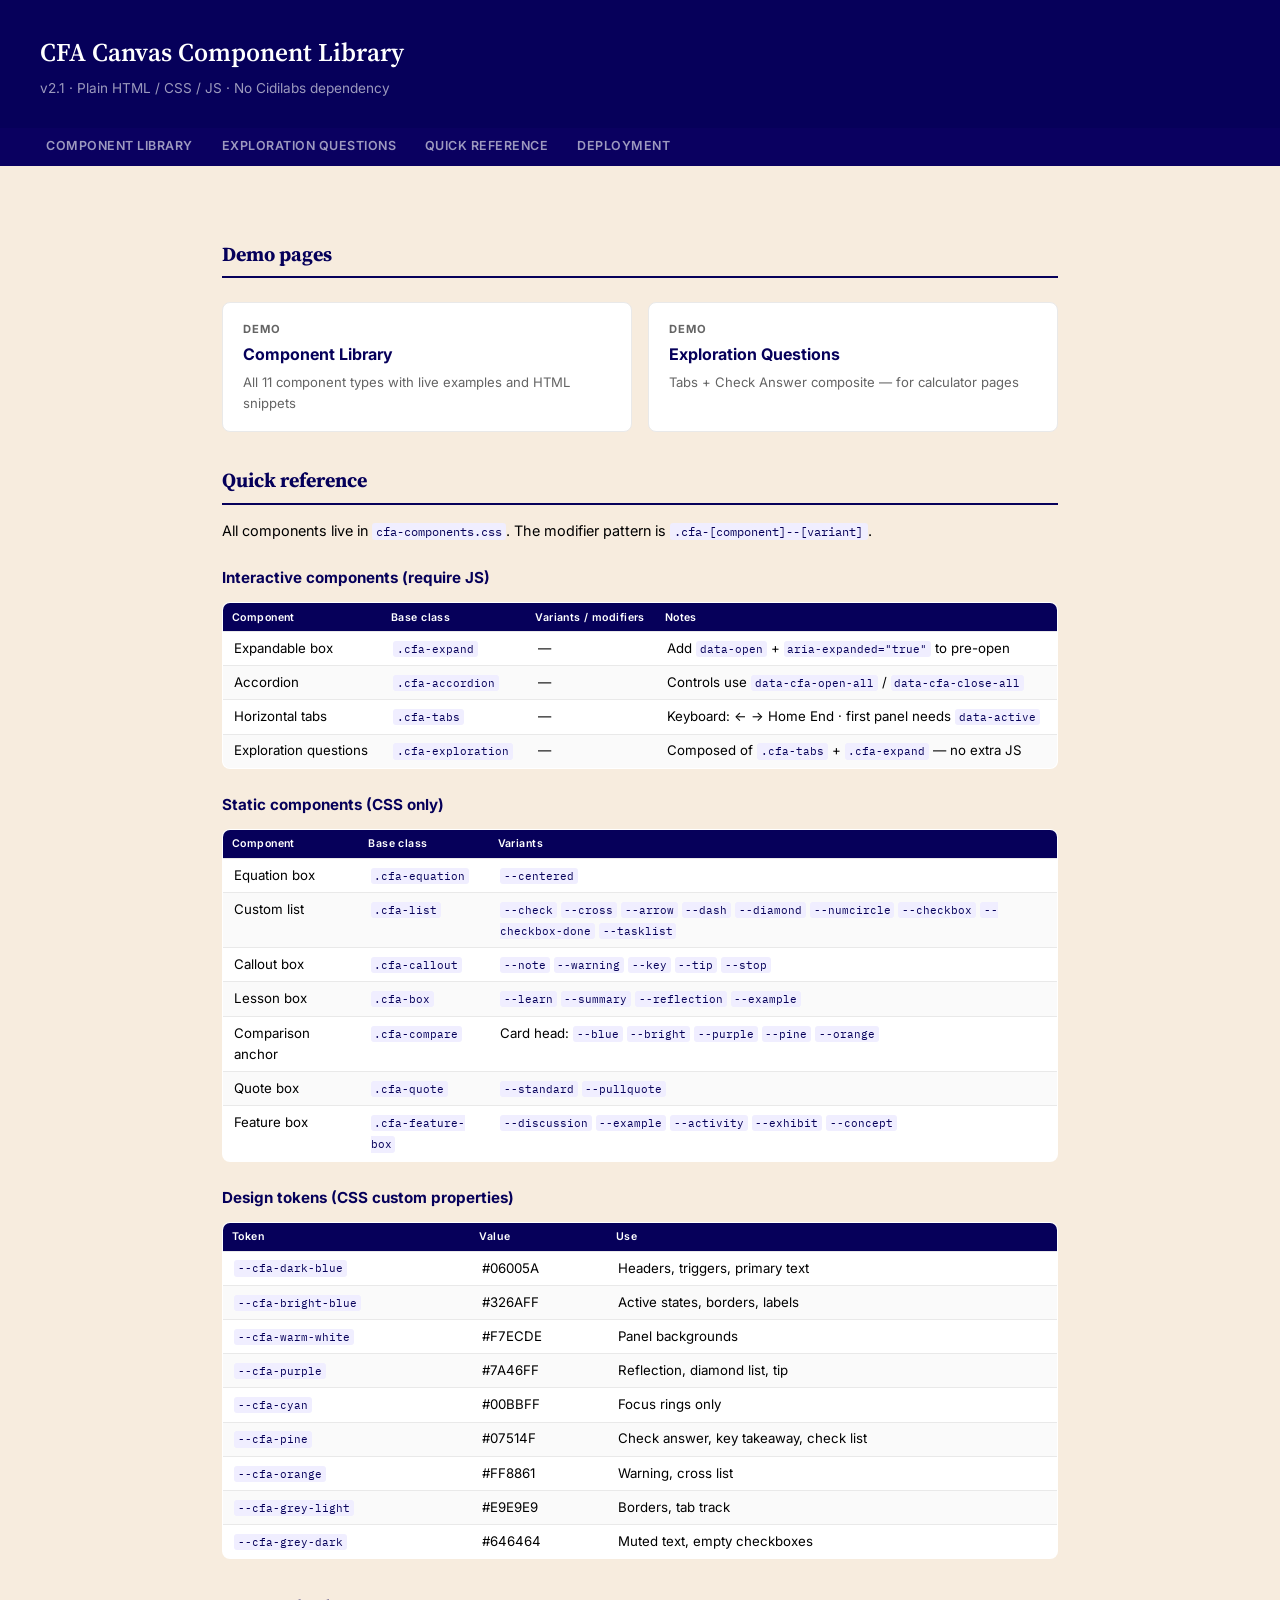
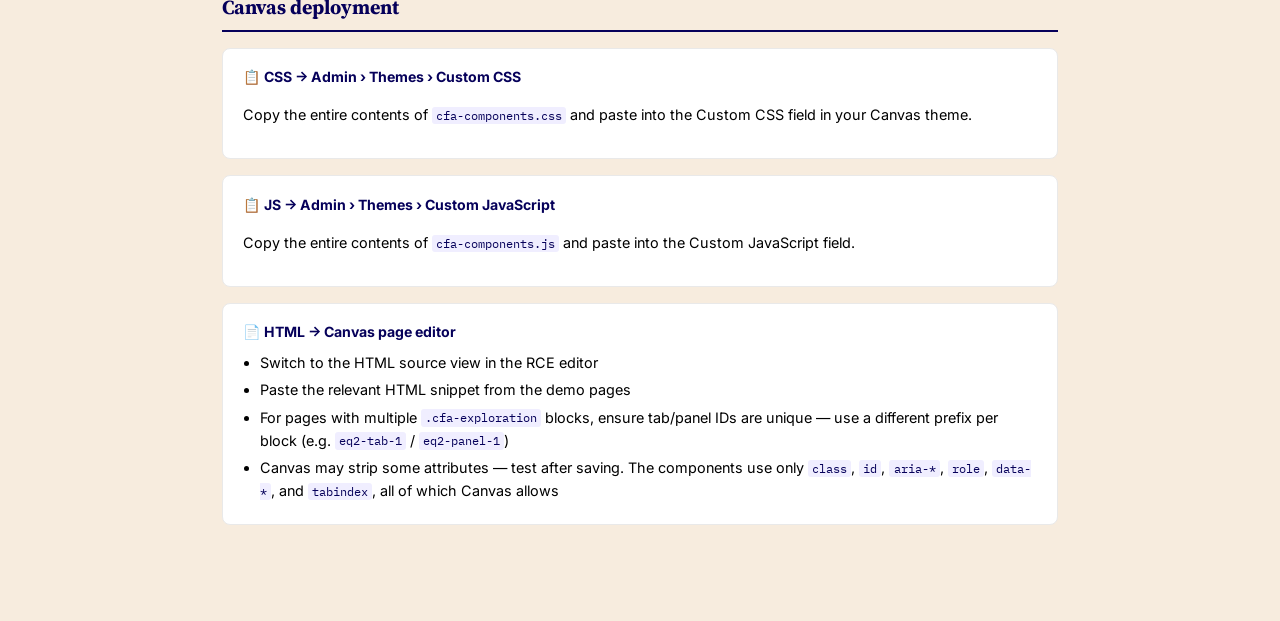
==== index.html @ 8826a7f5 "init" ====
<!DOCTYPE html>
<html lang="en">
<head>
<meta charset="UTF-8">
<meta name="viewport" content="width=device-width, initial-scale=1.0">
<title>CFA Component Library</title>
<link rel="stylesheet" href="cfa-components.css">
<style>
  /* ── Demo chrome only — not shipped to Canvas ─────────────── */
  @import url('https://fonts.googleapis.com/css2?family=Source+Serif+4:wght@400;600&family=IBM+Plex+Mono:wght@500&family=Inter:wght@400;500;600;700&display=swap');

  *, *::before, *::after { box-sizing: border-box; }
  html { scroll-behavior: smooth; }

  body {
    margin: 0;
    font-family: 'Inter', sans-serif;
    font-size: 15px;
    background: #F7ECDE;
    color: #000;
    line-height: 1.6;
  }

  /* ── Header ──────────────────────────────────────────────── */
  .site-header {
    background: #06005A;
    color: #fff;
    padding: 2rem 2.5rem 1.75rem;
  }
  .site-header h1 {
    margin: 0 0 0.2em;
    font-family: 'Source Serif 4', serif;
    font-size: 1.6rem;
    font-weight: 600;
  }
  .site-header p { margin: 0; opacity: .6; font-size: 0.85rem; }

  /* ── Nav ─────────────────────────────────────────────────── */
  .site-nav {
    background: #0a0060;
    padding: 0 2rem;
    display: flex;
    gap: 0;
    flex-wrap: wrap;
  }
  .site-nav a {
    color: rgba(255,255,255,.6);
    text-decoration: none;
    font-size: 0.78rem;
    font-weight: 600;
    letter-spacing: .04em;
    text-transform: uppercase;
    padding: 0.5rem 0.9rem;
    border-bottom: 2px solid transparent;
    transition: color .15s, border-color .15s;
    display: block;
  }
  .site-nav a:hover { color: #fff; border-bottom-color: #326AFF; }

  /* ── Body ────────────────────────────────────────────────── */
  .page { max-width: 900px; margin: 0 auto; padding: 2.5rem 2rem 5rem; }

  h2 {
    font-family: 'Source Serif 4', serif;
    font-size: 1.25rem;
    color: #06005A;
    margin: 2rem 0 0.75rem;
    padding-bottom: 0.4rem;
    border-bottom: 2px solid #06005A;
  }
  h3 { font-size: 0.95rem; margin: 1.5rem 0 0.4rem; color: #06005A; }

  p, li { font-size: 0.9rem; }

  /* ── Demo links ──────────────────────────────────────────── */
  .demo-links {
    display: flex;
    gap: 1rem;
    flex-wrap: wrap;
    margin: 1.5rem 0;
  }
  .demo-link {
    display: flex;
    flex-direction: column;
    background: #fff;
    border: 1.5px solid #E9E9E9;
    border-radius: 8px;
    padding: 1.1rem 1.25rem;
    text-decoration: none;
    color: inherit;
    flex: 1;
    min-width: 200px;
    transition: border-color .15s, box-shadow .15s;
  }
  .demo-link:hover {
    border-color: #326AFF;
    box-shadow: 0 3px 12px rgba(50,106,255,.15);
  }
  .demo-link__label {
    font-size: 0.7rem;
    font-weight: 700;
    text-transform: uppercase;
    letter-spacing: .1em;
    color: #646464;
    margin-bottom: 0.3em;
  }
  .demo-link__title {
    font-size: 1rem;
    font-weight: 700;
    color: #06005A;
    margin-bottom: 0.25em;
  }
  .demo-link__desc { font-size: 0.82rem; color: #646464; }

  /* ── Reference table ─────────────────────────────────────── */
  .ref-table {
    width: 100%;
    border-collapse: collapse;
    font-size: 0.83rem;
    margin: 0.75rem 0 1.5rem;
    background: #fff;
    border-radius: 8px;
    overflow: hidden;
    border: 1px solid #E9E9E9;
  }
  .ref-table thead { background: #06005A; color: #fff; }
  .ref-table th    { padding: 0.5em 0.85em; text-align: left; font-weight: 600; font-size: 0.8em; letter-spacing: .04em; }
  .ref-table td    { padding: 0.45em 0.85em; border-top: 1px solid #E9E9E9; vertical-align: top; }
  .ref-table tr:nth-child(even) td { background: #fafafa; }

  code {
    font-family: 'IBM Plex Mono', monospace;
    font-size: 0.82em;
    background: #f0eeff;
    color: #06005A;
    padding: 0.1em 0.35em;
    border-radius: 3px;
  }

  /* ── Deployment box ──────────────────────────────────────── */
  .deploy-box {
    background: #fff;
    border: 1.5px solid #E9E9E9;
    border-radius: 8px;
    padding: 1.1rem 1.25rem;
    margin: 1rem 0;
    font-size: 0.88rem;
  }
  .deploy-box h3 { margin: 0 0 0.5em; font-size: 0.88rem; }
  .deploy-box ul { margin: 0.4em 0 0; padding-left: 1.2em; }
  .deploy-box li { margin-bottom: 0.3em; }
  .tag { color: #07514F; font-weight: 600; }
</style>
</head>
<body>

<header class="site-header">
  <h1>CFA Canvas Component Library</h1>
  <p>v2.1 · Plain HTML / CSS / JS · No Cidilabs dependency</p>
</header>

<nav class="site-nav">
  <a href="demo-library.html">Component Library</a>
  <a href="demo-exploration.html">Exploration Questions</a>
  <a href="#reference">Quick Reference</a>
  <a href="#deploy">Deployment</a>
</nav>

<main class="page">

  <h2>Demo pages</h2>
  <div class="demo-links">
    <a class="demo-link" href="demo-library.html">
      <span class="demo-link__label">Demo</span>
      <span class="demo-link__title">Component Library</span>
      <span class="demo-link__desc">All 11 component types with live examples and HTML snippets</span>
    </a>
    <a class="demo-link" href="demo-exploration.html">
      <span class="demo-link__label">Demo</span>
      <span class="demo-link__title">Exploration Questions</span>
      <span class="demo-link__desc">Tabs + Check Answer composite — for calculator pages</span>
    </a>
  </div>


  <h2 id="reference">Quick reference</h2>
  <p>All components live in <code>cfa-components.css</code>. The modifier pattern is <code>.cfa-[component]--[variant]</code>.</p>

  <h3>Interactive components (require JS)</h3>
  <table class="ref-table">
    <thead>
      <tr><th>Component</th><th>Base class</th><th>Variants / modifiers</th><th>Notes</th></tr>
    </thead>
    <tbody>
      <tr>
        <td>Expandable box</td>
        <td><code>.cfa-expand</code></td>
        <td>—</td>
        <td>Add <code>data-open</code> + <code>aria-expanded="true"</code> to pre-open</td>
      </tr>
      <tr>
        <td>Accordion</td>
        <td><code>.cfa-accordion</code></td>
        <td>—</td>
        <td>Controls use <code>data-cfa-open-all</code> / <code>data-cfa-close-all</code></td>
      </tr>
      <tr>
        <td>Horizontal tabs</td>
        <td><code>.cfa-tabs</code></td>
        <td>—</td>
        <td>Keyboard: ← → Home End · first panel needs <code>data-active</code></td>
      </tr>
      <tr>
        <td>Exploration questions</td>
        <td><code>.cfa-exploration</code></td>
        <td>—</td>
        <td>Composed of <code>.cfa-tabs</code> + <code>.cfa-expand</code> — no extra JS</td>
      </tr>
    </tbody>
  </table>

  <h3>Static components (CSS only)</h3>
  <table class="ref-table">
    <thead>
      <tr><th>Component</th><th>Base class</th><th>Variants</th></tr>
    </thead>
    <tbody>
      <tr>
        <td>Equation box</td>
        <td><code>.cfa-equation</code></td>
        <td><code>--centered</code></td>
      </tr>
      <tr>
        <td>Custom list</td>
        <td><code>.cfa-list</code></td>
        <td><code>--check</code> <code>--cross</code> <code>--arrow</code> <code>--dash</code> <code>--diamond</code> <code>--numcircle</code> <code>--checkbox</code> <code>--checkbox-done</code> <code>--tasklist</code></td>
      </tr>
      <tr>
        <td>Callout box</td>
        <td><code>.cfa-callout</code></td>
        <td><code>--note</code> <code>--warning</code> <code>--key</code> <code>--tip</code> <code>--stop</code></td>
      </tr>
      <tr>
        <td>Lesson box</td>
        <td><code>.cfa-box</code></td>
        <td><code>--learn</code> <code>--summary</code> <code>--reflection</code> <code>--example</code></td>
      </tr>
      <tr>
        <td>Comparison anchor</td>
        <td><code>.cfa-compare</code></td>
        <td>Card head: <code>--blue</code> <code>--bright</code> <code>--purple</code> <code>--pine</code> <code>--orange</code></td>
      </tr>
      <tr>
        <td>Quote box</td>
        <td><code>.cfa-quote</code></td>
        <td><code>--standard</code> <code>--pullquote</code></td>
      </tr>
      <tr>
        <td>Feature box</td>
        <td><code>.cfa-feature-box</code></td>
        <td><code>--discussion</code> <code>--example</code> <code>--activity</code> <code>--exhibit</code> <code>--concept</code></td>
      </tr>
    </tbody>
  </table>

  <h3>Design tokens (CSS custom properties)</h3>
  <table class="ref-table">
    <thead>
      <tr><th>Token</th><th>Value</th><th>Use</th></tr>
    </thead>
    <tbody>
      <tr><td><code>--cfa-dark-blue</code></td>   <td>#06005A</td><td>Headers, triggers, primary text</td></tr>
      <tr><td><code>--cfa-bright-blue</code></td>  <td>#326AFF</td><td>Active states, borders, labels</td></tr>
      <tr><td><code>--cfa-warm-white</code></td>   <td>#F7ECDE</td><td>Panel backgrounds</td></tr>
      <tr><td><code>--cfa-purple</code></td>        <td>#7A46FF</td><td>Reflection, diamond list, tip</td></tr>
      <tr><td><code>--cfa-cyan</code></td>          <td>#00BBFF</td><td>Focus rings only</td></tr>
      <tr><td><code>--cfa-pine</code></td>          <td>#07514F</td><td>Check answer, key takeaway, check list</td></tr>
      <tr><td><code>--cfa-orange</code></td>        <td>#FF8861</td><td>Warning, cross list</td></tr>
      <tr><td><code>--cfa-grey-light</code></td>    <td>#E9E9E9</td><td>Borders, tab track</td></tr>
      <tr><td><code>--cfa-grey-dark</code></td>     <td>#646464</td><td>Muted text, empty checkboxes</td></tr>
    </tbody>
  </table>


  <h2 id="deploy">Canvas deployment</h2>

  <div class="deploy-box">
    <h3>📋 CSS → Admin › Themes › Custom CSS</h3>
    <p>Copy the entire contents of <code>cfa-components.css</code> and paste into the Custom CSS field in your Canvas theme.</p>
  </div>

  <div class="deploy-box">
    <h3>📋 JS → Admin › Themes › Custom JavaScript</h3>
    <p>Copy the entire contents of <code>cfa-components.js</code> and paste into the Custom JavaScript field.</p>
  </div>

  <div class="deploy-box">
    <h3>📄 HTML → Canvas page editor</h3>
    <ul>
      <li>Switch to the HTML source view in the RCE editor</li>
      <li>Paste the relevant HTML snippet from the demo pages</li>
      <li>For pages with multiple <code>.cfa-exploration</code> blocks, ensure tab/panel IDs are unique — use a different prefix per block (e.g. <code>eq2-tab-1</code> / <code>eq2-panel-1</code>)</li>
      <li>Canvas may strip some attributes — test after saving. The components use only <code>class</code>, <code>id</code>, <code>aria-*</code>, <code>role</code>, <code>data-*</code>, and <code>tabindex</code>, all of which Canvas allows</li>
    </ul>
  </div>

</main>
</body>
</html>
---- cfa-components.css ----
/* ================================================================
   CFA Canvas Component Library  —  cfa-components.css  v2.2
   ─────────────────────────────────────────────────────────────
   Canvas deployment : Admin > Themes > Custom CSS (paste all)
   Local dev         : <link rel="stylesheet" href="cfa-components.css">
   ─────────────────────────────────────────────────────────────
   Sections
     01  Design tokens
     02  Expandable box        .cfa-expand
     03  Accordion             .cfa-accordion
     04  Horizontal tabs       .cfa-tabs
     05  Equation box          .cfa-equation
     06  Custom lists          .cfa-list
     07  Callout boxes         .cfa-callout
     08  Exploration questions .cfa-exploration
     09  Lesson box            .cfa-box
     10  Comparison anchor     .cfa-compare
     11  Quote box             .cfa-quote
   ================================================================ */


/* ================================================================
   01  DESIGN TOKENS
   ================================================================ */
   :root {
    /* Primary palette */
    --cfa-dark-blue:    #06005A;
    --cfa-bright-blue:  #326AFF;  /* brand colour — use as accent/border only */
    --cfa-safe-blue:    #2255CC;  /* #326AFF deepened — WCAG AA safe for white text on bg */
    --cfa-warm-white:   #F7ECDE;
    --cfa-purple:       #7A46FF;
    --cfa-cyan:         #00BBFF;
  
    /* Secondary palette */
    --cfa-lime:         #CFD477;
    --cfa-pine:         #07514F;
    --cfa-aqua:         #63D3D0;
    --cfa-mauve:        #ECACE5;
    --cfa-orange:       #FF8861;  /* brand colour — too light for white text; use dark text on bg */
  
    /* Neutrals */
    --cfa-white:        #FFFFFF;
    --cfa-grey-light:   #E9E9E9;
    --cfa-grey-dark:    #555555;  /* ~7.5:1 on white — AAA-friendly body text */
    --cfa-black:        #000000;
  
    /* Semantic aliases */
    --cfa-c-accent:     var(--cfa-dark-blue);
    --cfa-c-active:     var(--cfa-bright-blue);
    --cfa-c-surface:    var(--cfa-white);
    --cfa-c-bg:         var(--cfa-warm-white);
    --cfa-c-border:     var(--cfa-grey-light);
    --cfa-c-text:       var(--cfa-black);
    --cfa-c-muted:      var(--cfa-grey-dark);
  
    /* Shape & motion */
    --cfa-radius:       4px;
    --cfa-radius-lg:    8px;
    --cfa-ease:         160ms ease;
  }
  
  
  /* ================================================================
     02  EXPANDABLE BOX   .cfa-expand
     ─────────────────────────────────────────────────────────────
     HTML:
       <div class="cfa-expand">
         <button class="cfa-expand__trigger" aria-expanded="false"
                 aria-controls="my-panel-id">
           <span class="cfa-expand__icon" aria-hidden="true"></span>
           Title text
         </button>
         <div class="cfa-expand__body" id="my-panel-id"><p>…</p></div>
       </div>
     JS assigns a unique id + aria-controls if you omit them.
     Pre-open: add data-open + aria-expanded="true"
     ================================================================ */
  .cfa-expand {
    border: 1px solid var(--cfa-c-border);
    border-radius: var(--cfa-radius-lg);
    margin-block: 0.75rem;
    background: var(--cfa-c-surface);
    overflow: hidden;
  }
  
  .cfa-expand__trigger {
    width: 100%;
    min-height: 44px;
    display: flex;
    align-items: center;
    gap: 0.65em;
    padding: 0.7em 0.95em;
    background: var(--cfa-dark-blue);
    border: none;
    cursor: pointer;
    font: inherit;
    font-weight: 600;
    font-size: 0.9em;
    color: #fff;
    text-align: left;
    transition: background var(--cfa-ease);
  }
  .cfa-expand__trigger:hover              { background: #0d0080; }
  .cfa-expand__trigger:focus-visible      { outline: 3px solid var(--cfa-cyan); outline-offset: -3px; }
  
  .cfa-expand[data-open] > .cfa-expand__trigger        { background: var(--cfa-bright-blue); }
  .cfa-expand[data-open] > .cfa-expand__trigger:hover  { background: #1a56e8; }
  
  /* Square +/− icon */
  .cfa-expand__icon {
    flex-shrink: 0;
    display: inline-flex;
    align-items: center;
    justify-content: center;
    width: 1.3em;
    height: 1.3em;
    border: 2px solid rgba(255,255,255,.65);
    border-radius: 3px;
    background: rgba(255,255,255,.12);
    font-style: normal;
    font-weight: 700;
    font-size: 1em;
    line-height: 1;
  }
  .cfa-expand__icon::before { content: '+'; }
  .cfa-expand[data-open] > .cfa-expand__trigger .cfa-expand__icon::before { content: '\2212'; }
  
  .cfa-expand__body {
    padding: 0.9em 1.1em 1em;
    display: none;
  }
  .cfa-expand[data-open] > .cfa-expand__body { display: block; }
  
  
  /* ================================================================
     03  ACCORDION   .cfa-accordion  (wraps .cfa-expand items)
     ─────────────────────────────────────────────────────────────
     HTML:
       <div class="cfa-accordion__controls">
         <button type="button" class="cfa-accordion__ctrl-btn" data-cfa-open-all>Open all</button>
         <button type="button" class="cfa-accordion__ctrl-btn" data-cfa-close-all>Collapse all</button>
       </div>
       <div class="cfa-accordion">
         <div class="cfa-expand">…</div>
         <div class="cfa-expand">…</div>
       </div>
     ================================================================ */
  .cfa-accordion {
    border: 1px solid var(--cfa-c-border);
    border-radius: var(--cfa-radius-lg);
    overflow: hidden;
    margin-block: 0.5rem;
  }
  .cfa-accordion__controls {
    display: flex;
    gap: 0.5em;
    justify-content: flex-end;
    padding: 0.4em 0;
    margin-bottom: 0.25em;
  }
  .cfa-accordion__ctrl-btn {
    font: inherit;
    font-size: 0.8em;
    font-weight: 600;
    color: var(--cfa-dark-blue);
    background: var(--cfa-white);
    border: 1.5px solid var(--cfa-dark-blue);
    border-radius: var(--cfa-radius);
    min-height: 44px;
    min-width: 44px;
    padding: 0.35em 1em;
    cursor: pointer;
    transition: background var(--cfa-ease), color var(--cfa-ease);
  }
  .cfa-accordion__ctrl-btn:hover         { background: var(--cfa-dark-blue); color: #fff; }
  .cfa-accordion__ctrl-btn:focus-visible { outline: 3px solid var(--cfa-cyan); outline-offset: 2px; }
  
  /* Strip margin/double-border from nested .cfa-expand items */
  .cfa-accordion > .cfa-expand {
    margin: 0;
    border-radius: 0;
    border: none;
    border-top: 1px solid var(--cfa-c-border);
  }
  .cfa-accordion > .cfa-expand:first-of-type { border-top: none; }
  
  
  /* ================================================================
     04  HORIZONTAL TABS   .cfa-tabs
     ─────────────────────────────────────────────────────────────
     HTML:
       <div class="cfa-tabs">
         <div class="cfa-tabs__list" role="tablist" aria-label="…">
           <button type="button" class="cfa-tabs__tab" role="tab"
                   aria-selected="true" aria-controls="p1" id="t1">Tab 1</button>
           <button type="button" class="cfa-tabs__tab" role="tab"
                   aria-selected="false" aria-controls="p2" id="t2">Tab 2</button>
         </div>
         <div class="cfa-tabs__panel" role="tabpanel" id="p1"
              aria-labelledby="t1" data-active>…</div>
         <div class="cfa-tabs__panel" role="tabpanel" id="p2"
              aria-labelledby="t2">…</div>
       </div>
     Keyboard: ← → Home End
     ================================================================ */
  .cfa-tabs { margin-block: 1rem; }
  
  .cfa-tabs__list {
    display: flex;
    gap: 0.4em;
    padding: 0.5em 0.6em;
    background: var(--cfa-grey-light);
    border-radius: var(--cfa-radius-lg) var(--cfa-radius-lg) 0 0;
    overflow-x: auto;
    -webkit-overflow-scrolling: touch;
    scrollbar-width: none;
    flex-wrap: wrap;
  }
  .cfa-tabs__list::-webkit-scrollbar { display: none; }
  
  .cfa-tabs__tab {
    font: inherit;
    font-weight: 600;
    font-size: 0.85em;
    color: var(--cfa-c-muted);
    background: var(--cfa-white);
    border: 1.5px solid transparent;
    border-radius: var(--cfa-radius);
    min-height: 44px;
    min-width: 44px;
    padding: 0.45em 1.15em;
    cursor: pointer;
    white-space: nowrap;
    box-shadow: 0 1px 3px rgba(0,0,0,.12);
    transition: background var(--cfa-ease), color var(--cfa-ease),
                border-color var(--cfa-ease), box-shadow var(--cfa-ease);
  }
  .cfa-tabs__tab:hover {
    color: var(--cfa-dark-blue);
    border-color: var(--cfa-dark-blue);
    box-shadow: 0 2px 6px rgba(6,0,90,.15);
  }
  .cfa-tabs__tab[aria-selected="true"] {
    background: var(--cfa-safe-blue);
    color: #fff;
    border-color: var(--cfa-safe-blue);
    box-shadow: 0 2px 8px rgba(34,85,204,.3);
  }
  .cfa-tabs__tab:focus-visible { outline: 3px solid var(--cfa-cyan); outline-offset: 2px; }
  
  .cfa-tabs__panel {
    padding: 1.25em 1.1em;
    border: 1.5px solid var(--cfa-grey-light);
    border-top: none;
    border-radius: 0 0 var(--cfa-radius-lg) var(--cfa-radius-lg);
    background: var(--cfa-white);
    display: none;
  }
  .cfa-tabs__panel[data-active] { display: block; }
  
  
  /* ================================================================
     05  EQUATION BOX   .cfa-equation
     ─────────────────────────────────────────────────────────────
     HTML:
       <div class="cfa-equation">
         <span class="cfa-equation__label">Bond Pricing</span>
         <span class="cfa-equation__num">Eq. 1</span>
         \[ … MathJax … \]
       </div>
       <div class="cfa-equation cfa-equation--centered"> … </div>
     ================================================================ */
  .cfa-equation {
    background: var(--cfa-warm-white);
    border-left: 4px solid var(--cfa-bright-blue);
    border-radius: 0 var(--cfa-radius-lg) var(--cfa-radius-lg) 0;
    padding: 0.9em 1.4em;
    margin-block: 1.25rem;
    overflow-x: auto;
    font-size: 1.05em;
  }
  .cfa-equation--centered {
    text-align: center;
    border-left: none;
    border-top: 3px solid var(--cfa-bright-blue);
    border-radius: var(--cfa-radius-lg);
    padding: 1em 1.5em;
  }
  .cfa-equation__label {
    display: block;
    font-size: 0.7em;
    font-weight: 700;
    text-transform: uppercase;
    letter-spacing: 0.1em;
    color: var(--cfa-bright-blue);
    margin-bottom: 0.5em;
  }
  .cfa-equation__num {
    float: right;
    font-size: 0.78em;
    color: var(--cfa-c-muted);
    margin-top: 0.2em;
  }
  
  
  /* ================================================================
     06  CUSTOM LISTS   .cfa-list
     ─────────────────────────────────────────────────────────────
     Modifiers:
       --check          green tick ✓
       --cross          orange cross ✕
       --arrow          bright-blue arrow →
       --dash           em dash —
       --diamond        purple diamond ◆
       --numcircle      dark-blue numbered circles
       --checkbox       empty square (unchecked)
       --checkbox-done  filled square, strikethrough (all done)
       --tasklist       mixed — add class="checked" to <li>
     ================================================================ */
  .cfa-list {
    list-style: none;
    padding: 0;
    margin: 0.75rem 0;
  }
  .cfa-list li {
    padding: 0.3em 0 0.3em 2em;
    position: relative;
    line-height: 1.6;
  }
  .cfa-list li::before {
    position: absolute;
    left: 0;
    top: 0.33em;
    line-height: 1.4;
    width: 1.5em;
    text-align: center;
  }
  
  .cfa-list--check li::before   { content: '\2713'; color: var(--cfa-pine);        font-weight: 700; }
  .cfa-list--cross li::before   { content: '\2715'; color: var(--cfa-orange);      font-weight: 700; }
  .cfa-list--arrow li::before   { content: '\2192'; color: var(--cfa-bright-blue); font-weight: 600; }
  .cfa-list--dash  li::before   { content: '\2014'; color: var(--cfa-c-muted); }
  .cfa-list--diamond li::before { content: '\25C6'; color: var(--cfa-purple); font-size: 0.65em; top: 0.55em; }
  
  /* Numbered circles */
  .cfa-list--numcircle              { counter-reset: cfa-item; }
  .cfa-list--numcircle li           { counter-increment: cfa-item; padding-left: 2.25em; }
  .cfa-list--numcircle li::before {
    content: counter(cfa-item);
    display: inline-flex;
    align-items: center;
    justify-content: center;
    width: 1.4em;
    height: 1.4em;
    border-radius: 50%;
    background: var(--cfa-dark-blue);
    color: #fff;
    font-size: 0.7em;
    font-weight: 700;
    top: 0.28em;
  }
  
  /* Square checkbox — unchecked */
  .cfa-list--checkbox li            { padding-left: 2.1em; }
  .cfa-list--checkbox li::before {
    content: '';
    display: inline-block;
    width: 1em;
    height: 1em;
    border: 2px solid var(--cfa-grey-dark);
    border-radius: 2px;
    background: var(--cfa-white);
    top: 0.35em;
    left: 0.1em;
  }
  
  /* Square checkbox — all checked */
  .cfa-list--checkbox-done li {
    padding-left: 2.1em;
    color: var(--cfa-c-muted);
    text-decoration: line-through;
  }
  .cfa-list--checkbox-done li::before {
    content: '\2713';
    display: inline-flex;
    align-items: center;
    justify-content: center;
    width: 1em;
    height: 1em;
    border: 2px solid var(--cfa-pine);
    border-radius: 2px;
    background: var(--cfa-pine);
    color: #fff;
    font-size: 0.72em;
    font-weight: 700;
    line-height: 1;
    top: 0.33em;
    left: 0.1em;
  }
  
  /* Task list — mixed; add class="checked" to individual <li> */
  .cfa-list--tasklist li            { padding-left: 2.1em; }
  .cfa-list--tasklist li::before {
    content: '';
    display: inline-block;
    width: 1em;
    height: 1em;
    border: 2px solid var(--cfa-grey-dark);
    border-radius: 2px;
    background: var(--cfa-white);
    top: 0.35em;
    left: 0.1em;
  }
  .cfa-list--tasklist li.checked {
    color: var(--cfa-c-muted);
    text-decoration: line-through;
  }
  .cfa-list--tasklist li.checked::before {
    content: '\2713';
    display: inline-flex;
    align-items: center;
    justify-content: center;
    background: var(--cfa-pine);
    border-color: var(--cfa-pine);
    color: #fff;
    font-size: 0.72em;
    font-weight: 700;
    line-height: 1;
  }
  
  
  /* ================================================================
     07  CALLOUT BOXES   .cfa-callout
     ─────────────────────────────────────────────────────────────
     DesignPLUS-style family with .cfa-feature-box: soft tinted shell,
     centred column head (large circular icon + title), body separated
     by a light border-top. Titles use dark accent text on the shell
     (not a solid inverse-colour bar).
  
     WCAG: warning/stop use dark text on light tinted shells; brand
     orange is not used as a solid header with white type.
  
     HTML:
       <div class="cfa-callout cfa-callout--note">
         <div class="cfa-callout__head">
           <span class="cfa-callout__icon">
             <i class="fas fa-info-circle" aria-hidden="true"></i>
           </span>
           <span class="cfa-callout__title">Note</span>
         </div>
         <div class="cfa-callout__body"><p>…</p></div>
       </div>
  
     Variants: --note  --warning  --key  --tip  --stop
     ================================================================ */
  .cfa-callout {
    margin-block: 1.25rem;
    border-radius: var(--cfa-radius-lg);
    overflow: hidden;
    border: 1px solid #c8d8ee;
    background: #eaf1fb;
  }
  
  .cfa-callout__head {
    display: flex;
    flex-direction: column;
    align-items: center;
    text-align: center;
    gap: 0.55em;
    padding: 1.45em 1.4em 1.05em;
    background: transparent;
    color: var(--cfa-dark-blue);
  }
  
  .cfa-callout__icon {
    display: inline-flex;
    align-items: center;
    justify-content: center;
    flex-shrink: 0;
    width: 3.2em;
    height: 3.2em;
    border-radius: 50%;
    background: rgba(34, 85, 204, 0.14);
    border: 2px solid rgba(34, 85, 204, 0.28);
    color: var(--cfa-safe-blue);
    font-size: 1.25em;
    line-height: 1;
  }
  .cfa-callout__icon .fa,
  .cfa-callout__icon .fas,
  .cfa-callout__icon .far { font-size: 1em; line-height: 1; }
  
  .cfa-callout__title {
    font-size: 1.05em;
    font-weight: 600;
    line-height: 1.3;
    letter-spacing: 0.02em;
    text-transform: none;
  }
  
  .cfa-callout__body {
    border-top: 1px solid #c0d0e4;
    padding: 1.05em 1.45em 1.3em;
    font-size: 0.93em;
    line-height: 1.65;
    background: transparent;
    color: var(--cfa-black);
  }
  .cfa-callout__body > *:first-child { margin-top: 0; }
  .cfa-callout__body > *:last-child  { margin-bottom: 0; }
  
  /* ── Variants ─────────────────────────────────────────────── */
  
  .cfa-callout--note {
    background: #eaf1fb;
    border-color: #c8d8ee;
  }
  .cfa-callout--note .cfa-callout__head   { color: var(--cfa-dark-blue); }
  .cfa-callout--note .cfa-callout__title  { color: var(--cfa-dark-blue); }
  .cfa-callout--note .cfa-callout__icon {
    background: rgba(34, 85, 204, 0.14);
    border-color: rgba(34, 85, 204, 0.28);
    color: var(--cfa-safe-blue);
  }
  .cfa-callout--note .cfa-callout__body {
    border-top-color: #c0d0e4;
    color: #06005A;
  }
  
  .cfa-callout--warning {
    background: #fff8f0;
    border-color: #ffd0a8;
  }
  .cfa-callout--warning .cfa-callout__head  { color: #3d2200; }
  .cfa-callout--warning .cfa-callout__title { color: #3d2200; }
  .cfa-callout--warning .cfa-callout__icon {
    background: rgba(255, 136, 97, 0.18);
    border-color: rgba(180, 90, 40, 0.35);
    color: #a84318;
  }
  .cfa-callout--warning .cfa-callout__body {
    border-top-color: #f0c8a0;
    color: #3d2200;
  }
  
  .cfa-callout--key {
    background: #eaf7f4;
    border-color: #b5ddd7;
  }
  .cfa-callout--key .cfa-callout__head   { color: var(--cfa-pine); }
  .cfa-callout--key .cfa-callout__title  { color: var(--cfa-pine); }
  .cfa-callout--key .cfa-callout__icon {
    background: rgba(7, 81, 79, 0.12);
    border-color: rgba(7, 81, 79, 0.25);
    color: var(--cfa-pine);
  }
  .cfa-callout--key .cfa-callout__body {
    border-top-color: #b5ddd7;
    color: #062e1e;
  }
  
  .cfa-callout--tip {
    background: #f2eeff;
    border-color: #d0c0f0;
  }
  .cfa-callout--tip .cfa-callout__head   { color: var(--cfa-purple); }
  .cfa-callout--tip .cfa-callout__title  { color: var(--cfa-purple); }
  .cfa-callout--tip .cfa-callout__icon {
    background: rgba(122, 70, 255, 0.12);
    border-color: rgba(122, 70, 255, 0.25);
    color: var(--cfa-purple);
  }
  .cfa-callout--tip .cfa-callout__body {
    border-top-color: #d0c0f0;
    color: #1e0b40;
  }
  
  .cfa-callout--stop {
    background: #fdecea;
    border-color: #f5b0a8;
  }
  .cfa-callout--stop .cfa-callout__head   { color: #7f1212; }
  .cfa-callout--stop .cfa-callout__title  { color: #7f1212; }
  .cfa-callout--stop .cfa-callout__icon {
    background: rgba(211, 47, 47, 0.14);
    border-color: rgba(183, 28, 28, 0.32);
    color: #c62828;
  }
  .cfa-callout--stop .cfa-callout__body {
    border-top-color: #f0b8b0;
    color: #3d0d08;
  }
  
  
  /* ================================================================
     08  EXPLORATION QUESTIONS   .cfa-exploration
     ─────────────────────────────────────────────────────────────
     Same soft shell + centred head family as .cfa-feature-box.
     Composed from .cfa-tabs + .cfa-expand — NO extra JS needed.
     Optional: <span class="cfa-exploration__title">…</span> after the
     heading icon. See demo-exploration.html for the full HTML pattern.
     ================================================================ */
  .cfa-exploration {
    margin-block: 1.5rem;
    border-radius: var(--cfa-radius-lg);
    overflow: hidden;
    border: 1px solid #c8d8ee;
    background: #eaf1fb;
    box-shadow: none;
  }
  .cfa-exploration__heading {
    display: flex;
    flex-direction: column;
    align-items: center;
    text-align: center;
    gap: 0.55em;
    padding: 1.45em 1.4em 1.05em;
    background: transparent;
    color: var(--cfa-dark-blue);
    border-bottom: 1px solid #c0d0e4;
    user-select: none;
  }
  .cfa-exploration__heading-icon {
    display: inline-flex;
    align-items: center;
    justify-content: center;
    width: 3.2em;
    height: 3.2em;
    border-radius: 50%;
    background: rgba(34, 85, 204, 0.14);
    border: 2px solid rgba(34, 85, 204, 0.28);
    color: var(--cfa-safe-blue);
    font-size: 1.15em;
    line-height: 1;
  }
  .cfa-exploration__title {
    font-size: 1.1em;
    font-weight: 600;
    line-height: 1.3;
    letter-spacing: 0.02em;
  }
  
  .cfa-exploration .cfa-tabs       { margin: 0; }
  .cfa-exploration .cfa-tabs__list {
    background: rgba(6, 0, 90, 0.04);
    border-radius: 0;
    padding: 0.5em 0.65em;
    gap: 0.4em;
    flex-wrap: nowrap;
    overflow-x: auto;
  }
  .cfa-exploration .cfa-tabs__tab {
    color: var(--cfa-c-muted);
    background: var(--cfa-white);
    border: 1.5px solid transparent;
    font-size: 0.85em;
    box-shadow: 0 1px 3px rgba(0,0,0,.08);
  }
  .cfa-exploration .cfa-tabs__tab:hover {
    color: var(--cfa-dark-blue);
    background: var(--cfa-white);
    border-color: var(--cfa-dark-blue);
    box-shadow: 0 2px 6px rgba(6,0,90,.12);
  }
  .cfa-exploration .cfa-tabs__tab[aria-selected="true"] {
    background: var(--cfa-safe-blue);
    color: #fff;
    border-color: var(--cfa-safe-blue);
    box-shadow: 0 2px 8px rgba(34,85,204,.28);
  }
  .cfa-exploration .cfa-tabs__tab:focus-visible {
    outline: 3px solid var(--cfa-cyan);
    outline-offset: 2px;
  }
  
  .cfa-exploration .cfa-tabs__panel {
    border: none;
    border-radius: 0;
    border-top: 1px solid #c0d0e4;
    background: transparent;
    padding: 1.2em 1.35em 1.35em;
  }
  
  /* Setup block — white card on warm-white panel */
  .cfa-exploration__setup {
    margin: 0 0 0.85em;
    font-size: 0.91em;
    line-height: 1.7;
    background: var(--cfa-white);
    border: 1px solid var(--cfa-grey-light);
    border-radius: var(--cfa-radius);
    padding: 0.75em 0.95em;
  }
  .cfa-exploration__setup p          { margin: 0 0 0.4em; }
  .cfa-exploration__setup p:last-child { margin-bottom: 0; }
  
  /* Question */
  .cfa-exploration__question {
    margin: 0 0 0.95em;
    font-weight: 700;
    font-size: 1em;
    color: var(--cfa-dark-blue);
    padding: 0 0 0.55em;
    background: transparent;
    border-left: none;
    border-bottom: 1px solid #c0d0e4;
    border-radius: 0;
    line-height: 1.55;
  }
  
  /* Check Answer expander — pine green */
  .cfa-exploration .cfa-expand {
    margin: 0;
    border: none;
    border-radius: var(--cfa-radius);
    overflow: visible;
    background: transparent;
  }
  .cfa-exploration .cfa-expand__trigger {
    background: var(--cfa-pine);
    border-radius: var(--cfa-radius);
    font-size: 0.85em;
  }
  .cfa-exploration .cfa-expand__trigger:hover         { background: #053e3c; }
  .cfa-exploration .cfa-expand[data-open] > .cfa-expand__trigger {
    background: var(--cfa-pine);
    border-radius: var(--cfa-radius) var(--cfa-radius) 0 0;
  }
  .cfa-exploration .cfa-expand__icon                  { border-color: rgba(255,255,255,.6); }
  .cfa-exploration .cfa-expand__body {
    background: var(--cfa-white);
    border: 1.5px solid #b5dfc8;
    border-top: none;
    border-radius: 0 0 var(--cfa-radius) var(--cfa-radius);
    padding: 0.9em 1em;
    font-size: 0.9em;
    color: #0a2e1e;
    line-height: 1.7;
  }
  .cfa-exploration .cfa-expand__body p          { margin: 0 0 0.5em; }
  .cfa-exploration .cfa-expand__body p:last-child { margin-bottom: 0; }
  
  
  /* ================================================================
     09  LESSON BOX   .cfa-box
     ─────────────────────────────────────────────────────────────
     DesignPLUS-style learner card: same soft shell + centred head
     pattern as .cfa-feature-box. Wrap the heading words in
     <span class="cfa-box__title">…</span> for the clearest markup
     (plain text after the icon still works).
  
     HTML:
       <div class="cfa-box cfa-box--learn">
         <div class="cfa-box__head">
           <span class="cfa-box__icon">
             <i class="fas fa-book-open" aria-hidden="true"></i>
           </span>
           <span class="cfa-box__title">What You Will Learn</span>
         </div>
         <div class="cfa-box__body"><p>…</p></div>
       </div>
  
     Variants: --learn  --summary  --reflection  --example
     ================================================================ */
  .cfa-box {
    margin-block: 1.25rem;
    border-radius: var(--cfa-radius-lg);
    overflow: hidden;
    border: 1px solid #c8d8ee;
    background: #eaf1fb;
  }
  .cfa-box__head {
    display: flex;
    flex-direction: column;
    align-items: center;
    text-align: center;
    gap: 0.55em;
    padding: 1.45em 1.4em 1.05em;
    background: transparent;
    color: var(--cfa-dark-blue);
    font-weight: 600;
    letter-spacing: 0.02em;
    text-transform: none;
  }
  
  .cfa-box__title {
    font-size: 1.1em;
    line-height: 1.3;
    max-width: 28em;
  }
  
  .cfa-box__icon {
    display: inline-flex;
    align-items: center;
    justify-content: center;
    flex-shrink: 0;
    width: 3.2em;
    height: 3.2em;
    border-radius: 50%;
    background: rgba(34, 85, 204, 0.14);
    border: 2px solid rgba(34, 85, 204, 0.28);
    color: var(--cfa-safe-blue);
    font-size: 1.25em;
    line-height: 1;
  }
  .cfa-box__icon .fa,
  .cfa-box__icon .fas,
  .cfa-box__icon .far { font-size: 1em; line-height: 1; }
  
  .cfa-box__body {
    border-top: 1px solid #c0d0e4;
    padding: 1.05em 1.45em 1.3em;
    background: transparent;
    font-size: 0.93em;
    line-height: 1.7;
    color: var(--cfa-black);
  }
  .cfa-box__body p             { margin: 0 0 0.5em; }
  .cfa-box__body p:last-child  { margin-bottom: 0; }
  
  .cfa-box--learn {
    background: #eaf1fb;
    border-color: #c8d8ee;
  }
  .cfa-box--learn .cfa-box__head  { color: var(--cfa-dark-blue); }
  .cfa-box--learn .cfa-box__title { color: var(--cfa-dark-blue); }
  .cfa-box--learn .cfa-box__icon {
    background: rgba(34, 85, 204, 0.14);
    border-color: rgba(34, 85, 204, 0.28);
    color: var(--cfa-safe-blue);
  }
  .cfa-box--learn .cfa-box__body { border-top-color: #c0d0e4; }
  
  .cfa-box--summary {
    background: #eaf7f4;
    border-color: #b5ddd7;
  }
  .cfa-box--summary .cfa-box__head  { color: var(--cfa-pine); }
  .cfa-box--summary .cfa-box__title { color: var(--cfa-pine); }
  .cfa-box--summary .cfa-box__icon {
    background: rgba(7, 81, 79, 0.12);
    border-color: rgba(7, 81, 79, 0.25);
    color: var(--cfa-pine);
  }
  .cfa-box--summary .cfa-box__body { border-top-color: #b5ddd7; }
  
  .cfa-box--reflection {
    background: #f2eeff;
    border-color: #d0c0f0;
  }
  .cfa-box--reflection .cfa-box__head  { color: var(--cfa-purple); }
  .cfa-box--reflection .cfa-box__title { color: var(--cfa-purple); }
  .cfa-box--reflection .cfa-box__icon {
    background: rgba(122, 70, 255, 0.12);
    border-color: rgba(122, 70, 255, 0.25);
    color: var(--cfa-purple);
  }
  .cfa-box--reflection .cfa-box__body { border-top-color: #d0c0f0; color: #1e0b40; }
  
  .cfa-box--example {
    background: #eef8f8;
    border-color: #a0d0d0;
  }
  .cfa-box--example .cfa-box__head  { color: #066363; }
  .cfa-box--example .cfa-box__title { color: #066363; }
  .cfa-box--example .cfa-box__icon {
    background: rgba(6, 99, 99, 0.12);
    border-color: rgba(6, 99, 99, 0.28);
    color: #066363;
  }
  .cfa-box--example .cfa-box__body { border-top-color: #a8d4d4; color: #0a2e2e; }
  
  
  /* ================================================================
     10  COMPARISON ANCHOR   .cfa-compare
     ─────────────────────────────────────────────────────────────
     Side-by-side concept cards. Stacks on narrow screens.
  
     HTML:
       <div class="cfa-compare">
         <p class="cfa-compare__label">Compare</p>   ← optional
         <div class="cfa-compare__grid">
           <div class="cfa-compare__card">
             <div class="cfa-compare__card-head">Concept A</div>
             <div class="cfa-compare__card-body"><p>…</p></div>
           </div>
           <div class="cfa-compare__card">
             <div class="cfa-compare__card-head">Concept B</div>
             <div class="cfa-compare__card-body"><p>…</p></div>
           </div>
         </div>
         <p class="cfa-compare__note">…</p>   ← optional
       </div>
  
     Card head colour modifiers (on .cfa-compare__card):
       --blue (default)  --bright  --purple  --pine  --orange
     ================================================================ */
  .cfa-compare { margin-block: 1.25rem; }
  .cfa-compare__label {
    display: block;
    font-size: 0.72em;
    font-weight: 700;
    text-transform: uppercase;
    letter-spacing: .1em;
    color: var(--cfa-c-muted);
    margin: 0 0 0.5em;
  }
  .cfa-compare__grid {
    display: grid;
    grid-template-columns: 1fr 1fr;
    gap: 1rem;
  }
  @media (max-width: 560px) {
    .cfa-compare__grid { grid-template-columns: 1fr; }
  }
  .cfa-compare__card {
    border-radius: var(--cfa-radius-lg);
    overflow: hidden;
    border: 1.5px solid var(--cfa-grey-light);
  }
  .cfa-compare__card-head {
    background: var(--cfa-dark-blue);
    color: #fff;
    padding: 0.55em 0.9em;
    font-weight: 700;
    font-size: 0.88em;
    letter-spacing: 0.03em;
  }
  .cfa-compare__card-body {
    padding: 0.85em 0.95em;
    font-size: 0.91em;
    line-height: 1.65;
    background: var(--cfa-white);
  }
  .cfa-compare__card-body p            { margin: 0 0 0.5em; }
  .cfa-compare__card-body p:last-child { margin-bottom: 0; }
  .cfa-compare__note {
    margin: 0.6em 0 0;
    font-size: 0.85em;
    color: var(--cfa-c-muted);
    font-style: italic;
  }
  
  /* Head colour modifiers */
  .cfa-compare__card--blue   .cfa-compare__card-head { background: var(--cfa-dark-blue); }
  .cfa-compare__card--bright .cfa-compare__card-head { background: var(--cfa-bright-blue); }
  .cfa-compare__card--purple .cfa-compare__card-head { background: var(--cfa-purple); }
  .cfa-compare__card--pine   .cfa-compare__card-head { background: var(--cfa-pine); }
  .cfa-compare__card--orange .cfa-compare__card-head { background: var(--cfa-orange); color: var(--cfa-black); }
  
  
  /* ================================================================
     11  QUOTE BOX   .cfa-quote
     ─────────────────────────────────────────────────────────────
     For ethics standards, important verbatim text, and pull quotes.
     No icon stripe — prominence comes from border and weight.
  
     HTML:
       <div class="cfa-quote cfa-quote--standard">
         <span class="cfa-quote__title">Standard I(C): Misrepresentation</span>
         <div class="cfa-quote__body">Members and Candidates must not…</div>
       </div>
  
     Variants: (default)  --standard  --pullquote
     ================================================================ */
  .cfa-quote {
    margin-block: 1.25rem;
    padding: 1.1em 1.3em;
    border-radius: var(--cfa-radius-lg);
    border-left: 5px solid var(--cfa-dark-blue);
    background: var(--cfa-warm-white);
    font-size: 0.95em;
    line-height: 1.7;
  }
  .cfa-quote__title {
    display: block;
    font-weight: 700;
    font-size: 0.85em;
    text-transform: uppercase;
    letter-spacing: .06em;
    color: var(--cfa-dark-blue);
    margin-bottom: 0.5em;
  }
  
  /* Standard — for ethics standards / verbatim testable text */
  .cfa-quote--standard {
    background: #f0eeff;
    border-left: 5px solid var(--cfa-dark-blue);
    color: var(--cfa-dark-blue);
  }
  .cfa-quote--standard .cfa-quote__title { color: var(--cfa-dark-blue); }
  .cfa-quote--standard .cfa-quote__body  { font-size: 1.05em; font-weight: 500; }
  
  /* Pull quote — centred, no icon, border top + bottom */
  .cfa-quote--pullquote {
    border-left: none;
    border-top: 3px solid var(--cfa-bright-blue);
    border-bottom: 3px solid var(--cfa-bright-blue);
    background: transparent;
    text-align: center;
    font-style: italic;
    font-size: 1.1em;
    color: var(--cfa-dark-blue);
    padding: 1.2em 2em;
  }
  
  
  /* ================================================================
     12  FEATURE BOX   .cfa-feature-box
     ─────────────────────────────────────────────────────────────
     Cidilabs-style centered-icon content block. Bigger and more
     display-prominent than .cfa-box. Used for Discussion prompts,
     Examples, Activities, Exhibits, and Key Concepts.
  
     Font Awesome icons are available in Canvas. Use <i class="fa …">
     inside .cfa-feature-box__icon. If FA is unavailable, use a plain
     emoji or Unicode character — the circle container will still render.
  
     HTML:
       <div class="cfa-feature-box cfa-feature-box--discussion">
         <div class="cfa-feature-box__head">
           <span class="cfa-feature-box__icon">
             <i class="fa fa-comments" aria-hidden="true"></i>
           </span>
           <span class="cfa-feature-box__title">Discussion</span>
         </div>
         <div class="cfa-feature-box__body">
           <p>Your prompt or content here.</p>
         </div>
       </div>
  
     Variants:
       --discussion   bright-blue   fa-comments
       --example      dark-blue     fa-search / fa-magnifying-glass
       --activity     pine          fa-pencil / fa-pen
       --exhibit      purple        fa-chart-bar / fa-table
       --concept      cyan-dark     fa-lightbulb
     ================================================================ */
  
  /* ---- Base shell ------------------------------------------- */
  .cfa-feature-box {
    margin-block: 1.5rem;
    border-radius: var(--cfa-radius-lg);
    border: 1px solid #c8d8ee;
    background: #eaf1fb;
    overflow: hidden;
  }
  
  /* ---- Head: icon + title, centered ----------------------- */
  .cfa-feature-box__head {
    display: flex;
    flex-direction: column;
    align-items: center;
    text-align: center;
    padding: 1.6em 1.5em 1.1em;
    gap: 0.6em;
  }
  
  /* Circular icon badge */
  .cfa-feature-box__icon {
    display: inline-flex;
    align-items: center;
    justify-content: center;
    width: 3.2em;       /* ~51px at 16px base */
    height: 3.2em;
    border-radius: 50%;
    background: rgba(50, 106, 255, 0.15);
    color: var(--cfa-dark-blue);
    font-size: 1.25em;  /* scales the icon inside */
    border: 2px solid rgba(50, 106, 255, 0.25);
    flex-shrink: 0;
  }
  /* FA icon sizing inside the badge */
  .cfa-feature-box__icon .fa,
  .cfa-feature-box__icon .fas,
  .cfa-feature-box__icon .far,
  .cfa-feature-box__icon .fab {
    font-size: 1em;
    line-height: 1;
  }
  
  /* Title */
  .cfa-feature-box__title {
    font-size: 1.1em;
    font-weight: 600;
    color: var(--cfa-dark-blue);
    line-height: 1.3;
  }
  
  /* ---- Divider between head and body ----------------------- */
  .cfa-feature-box__body {
    border-top: 1px solid #c0d0e4;
    padding: 1.1em 1.5em 1.4em;
    font-size: 0.93em;
    line-height: 1.7;
    color: var(--cfa-black);
  }
  .cfa-feature-box__body > *:first-child { margin-top: 0; }
  .cfa-feature-box__body > *:last-child  { margin-bottom: 0; }
  
  /* Optional sub-heading inside body (e.g. "Example 4 title") */
  .cfa-feature-box__subtitle {
    display: block;
    font-weight: 700;
    font-size: 1em;
    color: var(--cfa-dark-blue);
    border-bottom: 1px solid #c0d0e4;
    padding-bottom: 0.5em;
    margin-bottom: 0.75em;
  }
  
  /* ---- Variant: Discussion — safe blue (6.48:1) -------------- */
  .cfa-feature-box--discussion {
    background: #eaf1fb;
    border-color: #c8d8ee;
  }
  .cfa-feature-box--discussion .cfa-feature-box__icon {
    background: rgba(34, 85, 204, 0.14);
    border-color: rgba(34, 85, 204, 0.28);
    color: var(--cfa-safe-blue);
  }
  
  /* ---- Variant: Example — dark blue (18.18:1) ---------------- */
  .cfa-feature-box--example {
    background: #edf2fb;
    border-color: #c5d2e8;
  }
  .cfa-feature-box--example .cfa-feature-box__icon {
    background: rgba(6, 0, 90, 0.1);
    border-color: rgba(6, 0, 90, 0.2);
    color: var(--cfa-dark-blue);
  }
  
  /* ---- Variant: Activity — pine (9.13:1) --------------------- */
  .cfa-feature-box--activity {
    background: #eaf7f4;
    border-color: #b5ddd7;
  }
  .cfa-feature-box--activity .cfa-feature-box__icon {
    background: rgba(7, 81, 79, 0.12);
    border-color: rgba(7, 81, 79, 0.25);
    color: var(--cfa-pine);
  }
  .cfa-feature-box--activity .cfa-feature-box__title   { color: var(--cfa-pine); }
  .cfa-feature-box--activity .cfa-feature-box__subtitle { border-bottom-color: #b5ddd7; }
  .cfa-feature-box--activity .cfa-feature-box__body    { border-top-color: #b5ddd7; }
  
  /* ---- Variant: Exhibit — purple (5.06:1) -------------------- */
  .cfa-feature-box--exhibit {
    background: #f2eeff;
    border-color: #d0c0f0;
  }
  .cfa-feature-box--exhibit .cfa-feature-box__icon {
    background: rgba(122, 70, 255, 0.12);
    border-color: rgba(122, 70, 255, 0.25);
    color: var(--cfa-purple);
  }
  .cfa-feature-box--exhibit .cfa-feature-box__title   { color: var(--cfa-purple); }
  .cfa-feature-box--exhibit .cfa-feature-box__subtitle { border-bottom-color: #d0c0f0; }
  .cfa-feature-box--exhibit .cfa-feature-box__body    { border-top-color: #d0c0f0; }
  
  /* ---- Variant: Concept — warm neutral ----------------------- */
  .cfa-feature-box--concept {
    background: #fdf6ee;
    border-color: #e8d8c0;
  }
  .cfa-feature-box--concept .cfa-feature-box__icon {
    background: rgba(176, 125, 43, 0.13);
    border-color: rgba(176, 125, 43, 0.28);
    color: #8a5e1a;
  }
  .cfa-feature-box--concept .cfa-feature-box__title   { color: #6b4810; }
  .cfa-feature-box--concept .cfa-feature-box__subtitle { border-bottom-color: #e8d8c0; }
  .cfa-feature-box--concept .cfa-feature-box__body    { border-top-color: #e8d8c0; }


/* ================================================================
   MOTION — respect user preference (WCAG 2.3.3)
   ================================================================ */
@media (prefers-reduced-motion: reduce) {
  .cfa-expand__trigger,
  .cfa-accordion__ctrl-btn,
  .cfa-tabs__tab {
    transition: none;
  }
}
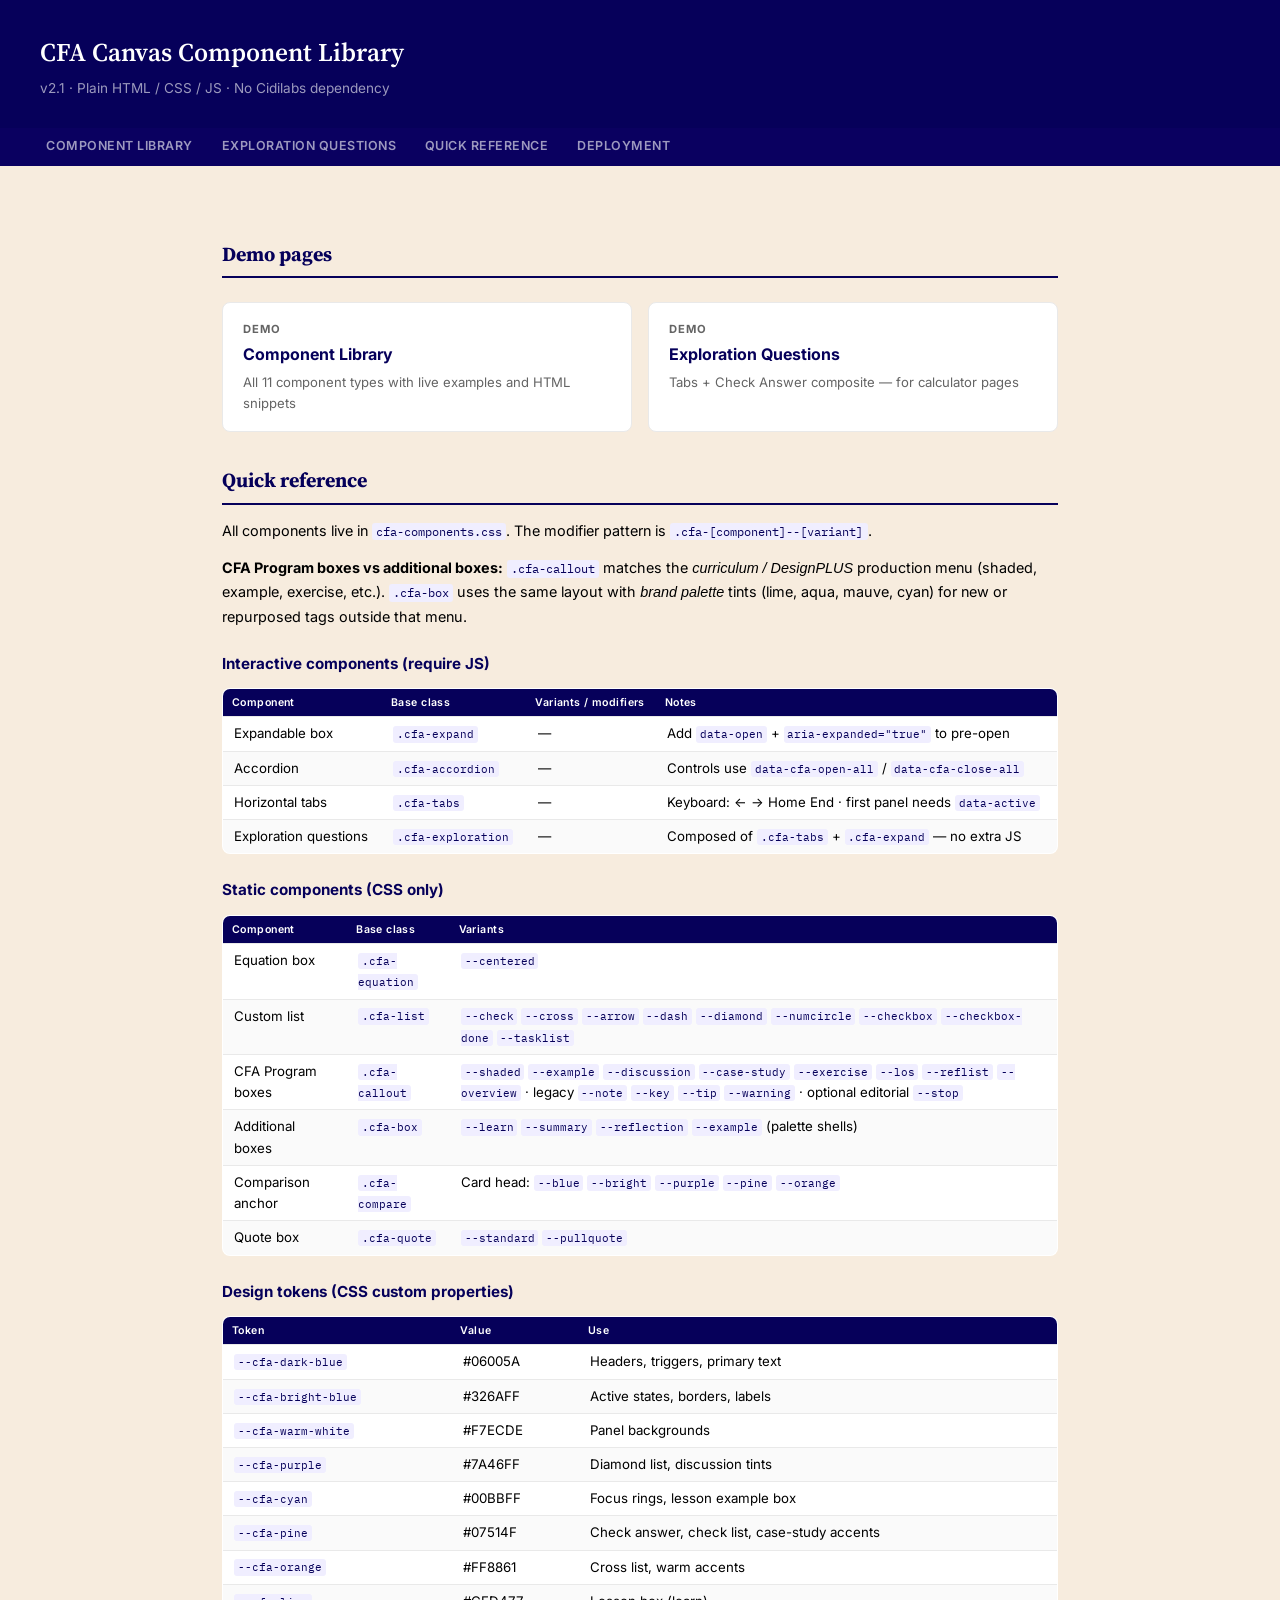
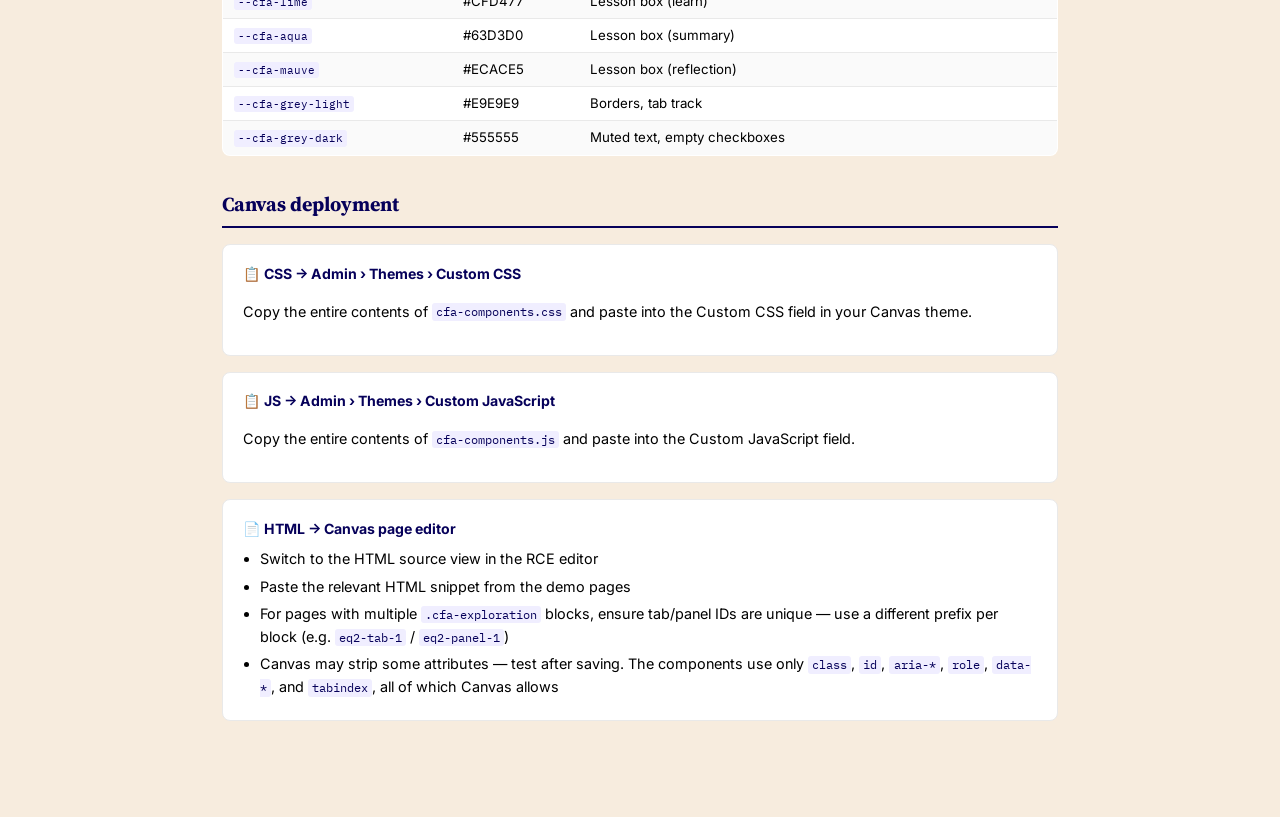
==== commit 4001d589: "changes" ====
--- a/index.html
+++ b/index.html
@@ -185,6 +185,7 @@
 
   <h2 id="reference">Quick reference</h2>
   <p>All components live in <code>cfa-components.css</code>. The modifier pattern is <code>.cfa-[component]--[variant]</code>.</p>
+  <p><strong>CFA Program boxes vs additional boxes:</strong> <code>.cfa-callout</code> matches the <em>curriculum / DesignPLUS</em> production menu (shaded, example, exercise, etc.). <code>.cfa-box</code> uses the same layout with <em>brand palette</em> tints (lime, aqua, mauve, cyan) for new or repurposed tags outside that menu.</p>
 
   <h3>Interactive components (require JS)</h3>
   <table class="ref-table">
@@ -236,14 +237,14 @@
         <td><code>--check</code> <code>--cross</code> <code>--arrow</code> <code>--dash</code> <code>--diamond</code> <code>--numcircle</code> <code>--checkbox</code> <code>--checkbox-done</code> <code>--tasklist</code></td>
       </tr>
       <tr>
-        <td>Callout box</td>
+        <td>CFA Program boxes</td>
         <td><code>.cfa-callout</code></td>
-        <td><code>--note</code> <code>--warning</code> <code>--key</code> <code>--tip</code> <code>--stop</code></td>
-      </tr>
-      <tr>
-        <td>Lesson box</td>
+        <td><code>--shaded</code> <code>--example</code> <code>--discussion</code> <code>--case-study</code> <code>--exercise</code> <code>--los</code> <code>--reflist</code> <code>--overview</code> · legacy <code>--note</code> <code>--key</code> <code>--tip</code> <code>--warning</code> · optional editorial <code>--stop</code></td>
+      </tr>
+      <tr>
+        <td>Additional boxes</td>
         <td><code>.cfa-box</code></td>
-        <td><code>--learn</code> <code>--summary</code> <code>--reflection</code> <code>--example</code></td>
+        <td><code>--learn</code> <code>--summary</code> <code>--reflection</code> <code>--example</code> (palette shells)</td>
       </tr>
       <tr>
         <td>Comparison anchor</td>
@@ -254,11 +255,6 @@
         <td>Quote box</td>
         <td><code>.cfa-quote</code></td>
         <td><code>--standard</code> <code>--pullquote</code></td>
-      </tr>
-      <tr>
-        <td>Feature box</td>
-        <td><code>.cfa-feature-box</code></td>
-        <td><code>--discussion</code> <code>--example</code> <code>--activity</code> <code>--exhibit</code> <code>--concept</code></td>
       </tr>
     </tbody>
   </table>
@@ -272,12 +268,15 @@
       <tr><td><code>--cfa-dark-blue</code></td>   <td>#06005A</td><td>Headers, triggers, primary text</td></tr>
       <tr><td><code>--cfa-bright-blue</code></td>  <td>#326AFF</td><td>Active states, borders, labels</td></tr>
       <tr><td><code>--cfa-warm-white</code></td>   <td>#F7ECDE</td><td>Panel backgrounds</td></tr>
-      <tr><td><code>--cfa-purple</code></td>        <td>#7A46FF</td><td>Reflection, diamond list, tip</td></tr>
-      <tr><td><code>--cfa-cyan</code></td>          <td>#00BBFF</td><td>Focus rings only</td></tr>
-      <tr><td><code>--cfa-pine</code></td>          <td>#07514F</td><td>Check answer, key takeaway, check list</td></tr>
-      <tr><td><code>--cfa-orange</code></td>        <td>#FF8861</td><td>Warning, cross list</td></tr>
+      <tr><td><code>--cfa-purple</code></td>        <td>#7A46FF</td><td>Diamond list, discussion tints</td></tr>
+      <tr><td><code>--cfa-cyan</code></td>          <td>#00BBFF</td><td>Focus rings, lesson example box</td></tr>
+      <tr><td><code>--cfa-pine</code></td>          <td>#07514F</td><td>Check answer, check list, case-study accents</td></tr>
+      <tr><td><code>--cfa-orange</code></td>        <td>#FF8861</td><td>Cross list, warm accents</td></tr>
+      <tr><td><code>--cfa-lime</code></td>         <td>#CFD477</td><td>Lesson box (learn)</td></tr>
+      <tr><td><code>--cfa-aqua</code></td>          <td>#63D3D0</td><td>Lesson box (summary)</td></tr>
+      <tr><td><code>--cfa-mauve</code></td>        <td>#ECACE5</td><td>Lesson box (reflection)</td></tr>
       <tr><td><code>--cfa-grey-light</code></td>    <td>#E9E9E9</td><td>Borders, tab track</td></tr>
-      <tr><td><code>--cfa-grey-dark</code></td>     <td>#646464</td><td>Muted text, empty checkboxes</td></tr>
+      <tr><td><code>--cfa-grey-dark</code></td>     <td>#555555</td><td>Muted text, empty checkboxes</td></tr>
     </tbody>
   </table>
 
--- a/cfa-components.css
+++ b/cfa-components.css
@@ -1,5 +1,5 @@
 /* ================================================================
-   CFA Canvas Component Library  —  cfa-components.css  v2.2
+   CFA Canvas Component Library  —  cfa-components.css  v2.5
    ─────────────────────────────────────────────────────────────
    Canvas deployment : Admin > Themes > Custom CSS (paste all)
    Local dev         : <link rel="stylesheet" href="cfa-components.css">
@@ -57,6 +57,24 @@
     --cfa-radius:       4px;
     --cfa-radius-lg:    8px;
     --cfa-ease:         160ms ease;
+
+    /* Curriculum shells — parity with DesignPLUS / production class colours */
+    --cfa-curriculum-shaded-bg:       #f2f9ff;
+    --cfa-curriculum-shaded-border:     #e4f3ff;
+    --cfa-curriculum-example-bg:      #e4f3ff;
+    --cfa-curriculum-example-border:  #b8d9f5;
+    --cfa-curriculum-discussion-bg:   #f5f3ff;
+    --cfa-curriculum-discussion-border:#ebe9ff;
+    --cfa-curriculum-case-bg:         #f2fbf7;
+    --cfa-curriculum-case-border:     #9cf6b5;
+    --cfa-curriculum-exercise-bg:     #fff5e5;
+    --cfa-curriculum-exercise-border: #ffeccc;
+    --cfa-curriculum-los-bg:          #f9f9f9;
+    --cfa-curriculum-los-border:      #e5e5e5;
+    --cfa-curriculum-reflist-bg:      #f7f7f7;
+    --cfa-curriculum-reflist-border:  #e0e0e0;
+    --cfa-curriculum-overview-bg:     #fefaf2;
+    --cfa-curriculum-overview-border: #fdf5e5;
   }
   
   
@@ -101,7 +119,10 @@
     transition: background var(--cfa-ease);
   }
   .cfa-expand__trigger:hover              { background: #0d0080; }
-  .cfa-expand__trigger:focus-visible      { outline: 3px solid var(--cfa-cyan); outline-offset: -3px; }
+  .cfa-expand__trigger:focus-visible {
+    outline: 3px solid #fff;
+    outline-offset: 2px;
+  }
   
   .cfa-expand[data-open] > .cfa-expand__trigger        { background: var(--cfa-bright-blue); }
   .cfa-expand[data-open] > .cfa-expand__trigger:hover  { background: #1a56e8; }
@@ -173,7 +194,10 @@
     transition: background var(--cfa-ease), color var(--cfa-ease);
   }
   .cfa-accordion__ctrl-btn:hover         { background: var(--cfa-dark-blue); color: #fff; }
-  .cfa-accordion__ctrl-btn:focus-visible { outline: 3px solid var(--cfa-cyan); outline-offset: 2px; }
+  .cfa-accordion__ctrl-btn:focus-visible {
+    outline: 3px solid var(--cfa-dark-blue);
+    outline-offset: 2px;
+  }
   
   /* Strip margin/double-border from nested .cfa-expand items */
   .cfa-accordion > .cfa-expand {
@@ -246,7 +270,10 @@
     border-color: var(--cfa-safe-blue);
     box-shadow: 0 2px 8px rgba(34,85,204,.3);
   }
-  .cfa-tabs__tab:focus-visible { outline: 3px solid var(--cfa-cyan); outline-offset: 2px; }
+  .cfa-tabs__tab:focus-visible {
+    outline: 3px solid var(--cfa-dark-blue);
+    outline-offset: 2px;
+  }
   
   .cfa-tabs__panel {
     padding: 1.25em 1.1em;
@@ -292,7 +319,7 @@
     font-weight: 700;
     text-transform: uppercase;
     letter-spacing: 0.1em;
-    color: var(--cfa-bright-blue);
+    color: var(--cfa-safe-blue);
     margin-bottom: 0.5em;
   }
   .cfa-equation__num {
@@ -337,7 +364,8 @@
   }
   
   .cfa-list--check li::before   { content: '\2713'; color: var(--cfa-pine);        font-weight: 700; }
-  .cfa-list--cross li::before   { content: '\2715'; color: var(--cfa-orange);      font-weight: 700; }
+  /* Darker orange for AA text contrast on white (#FF8861 fails) */
+  .cfa-list--cross li::before   { content: '\2715'; color: #b9381a;                 font-weight: 700; }
   .cfa-list--arrow li::before   { content: '\2192'; color: var(--cfa-bright-blue); font-weight: 600; }
   .cfa-list--dash  li::before   { content: '\2014'; color: var(--cfa-c-muted); }
   .cfa-list--diamond li::before { content: '\25C6'; color: var(--cfa-purple); font-size: 0.65em; top: 0.55em; }
@@ -432,35 +460,46 @@
   /* ================================================================
      07  CALLOUT BOXES   .cfa-callout
      ─────────────────────────────────────────────────────────────
-     DesignPLUS-style family with .cfa-feature-box: soft tinted shell,
-     centred column head (large circular icon + title), body separated
-     by a light border-top. Titles use dark accent text on the shell
-     (not a solid inverse-colour bar).
-  
-     WCAG: warning/stop use dark text on light tinted shells; brand
-     orange is not used as a solid header with white type.
+     Same shell pattern as .cfa-box: centred icon +
+     title, body below a light divider. Colours match the CFA Program
+     curriculum / DesignPLUS box menu (cfa-curriculum-* production tags).
   
      HTML:
-       <div class="cfa-callout cfa-callout--note">
+       <div class="cfa-callout cfa-callout--shaded">
          <div class="cfa-callout__head">
            <span class="cfa-callout__icon">
              <i class="fas fa-info-circle" aria-hidden="true"></i>
            </span>
-           <span class="cfa-callout__title">Note</span>
+           <span class="cfa-callout__title">Shaded box title</span>
          </div>
          <div class="cfa-callout__body"><p>…</p></div>
        </div>
   
-     Variants: --note  --warning  --key  --tip  --stop
+     Curriculum modifiers (production menu):
+       --shaded      Shaded box (supplemental)     fa-info-circle
+       --example     Example box                   fa-book-reader
+       --discussion  Discussion                    fa-comments
+       --case-study  Case study                    fa-cogs
+       --exercise    Exercise / knowledge check    fa-pencil-alt
+       --los         Learning outcomes             fa-list-ul
+       --reflist     Reference list                fa-clipboard-list
+       --overview    LM overview / summary shell   fa-list-alt
+  
+     Legacy aliases (same paint as above): --note → shaded, --key → example,
+     --tip → discussion, --warning → exercise. Optional red shell: --stop
+     (editorial emphasis — not a curriculum menu item).
+  
+     A bare <div class="cfa-callout"> (no --* modifier) uses the LOS shell;
+     prefer explicit --los in new markup.
      ================================================================ */
   .cfa-callout {
     margin-block: 1.25rem;
     border-radius: var(--cfa-radius-lg);
     overflow: hidden;
-    border: 1px solid #c8d8ee;
-    background: #eaf1fb;
-  }
-  
+    border: 1px solid var(--cfa-curriculum-los-border);
+    background: var(--cfa-curriculum-los-bg);
+  }
+
   .cfa-callout__head {
     display: flex;
     flex-direction: column;
@@ -469,9 +508,9 @@
     gap: 0.55em;
     padding: 1.45em 1.4em 1.05em;
     background: transparent;
-    color: var(--cfa-dark-blue);
-  }
-  
+    color: #2a2a2a;
+  }
+
   .cfa-callout__icon {
     display: inline-flex;
     align-items: center;
@@ -480,16 +519,16 @@
     width: 3.2em;
     height: 3.2em;
     border-radius: 50%;
-    background: rgba(34, 85, 204, 0.14);
-    border: 2px solid rgba(34, 85, 204, 0.28);
-    color: var(--cfa-safe-blue);
+    background: rgba(0, 0, 0, 0.06);
+    border: 2px solid rgba(0, 0, 0, 0.12);
+    color: #3d3d3d;
     font-size: 1.25em;
     line-height: 1;
   }
   .cfa-callout__icon .fa,
   .cfa-callout__icon .fas,
   .cfa-callout__icon .far { font-size: 1em; line-height: 1; }
-  
+
   .cfa-callout__title {
     font-size: 1.05em;
     font-weight: 600;
@@ -497,9 +536,11 @@
     letter-spacing: 0.02em;
     text-transform: none;
   }
-  
+
   .cfa-callout__body {
-    border-top: 1px solid #c0d0e4;
+    border-top-width: 1px;
+    border-top-style: solid;
+    border-top-color: #dcdcdc;
     padding: 1.05em 1.45em 1.3em;
     font-size: 0.93em;
     line-height: 1.65;
@@ -508,79 +549,159 @@
   }
   .cfa-callout__body > *:first-child { margin-top: 0; }
   .cfa-callout__body > *:last-child  { margin-bottom: 0; }
-  
-  /* ── Variants ─────────────────────────────────────────────── */
-  
+
+  /* Explicit LOS — same shell as base .cfa-callout (optional class) */
+  .cfa-callout--los {
+    border: 1px solid var(--cfa-curriculum-los-border);
+    background: var(--cfa-curriculum-los-bg);
+  }
+
+  /* ── Shaded box (cfa-curriculum-shaded-box) ─────────────────── */
+  .cfa-callout--shaded,
   .cfa-callout--note {
-    background: #eaf1fb;
-    border-color: #c8d8ee;
-  }
-  .cfa-callout--note .cfa-callout__head   { color: var(--cfa-dark-blue); }
-  .cfa-callout--note .cfa-callout__title  { color: var(--cfa-dark-blue); }
+    border: 1px solid var(--cfa-curriculum-shaded-border);
+    background: var(--cfa-curriculum-shaded-bg);
+  }
+  .cfa-callout--shaded .cfa-callout__head,
+  .cfa-callout--note .cfa-callout__head,
+  .cfa-callout--shaded .cfa-callout__title,
+  .cfa-callout--note .cfa-callout__title { color: var(--cfa-dark-blue); }
+  .cfa-callout--shaded .cfa-callout__icon,
   .cfa-callout--note .cfa-callout__icon {
-    background: rgba(34, 85, 204, 0.14);
-    border-color: rgba(34, 85, 204, 0.28);
+    background: rgba(34, 85, 204, 0.12);
+    border-color: rgba(34, 85, 204, 0.22);
     color: var(--cfa-safe-blue);
   }
+  .cfa-callout--shaded .cfa-callout__body,
   .cfa-callout--note .cfa-callout__body {
-    border-top-color: #c0d0e4;
+    border-top-color: #cfe4f8;
     color: #06005A;
   }
-  
-  .cfa-callout--warning {
-    background: #fff8f0;
-    border-color: #ffd0a8;
-  }
-  .cfa-callout--warning .cfa-callout__head  { color: #3d2200; }
-  .cfa-callout--warning .cfa-callout__title { color: #3d2200; }
-  .cfa-callout--warning .cfa-callout__icon {
-    background: rgba(255, 136, 97, 0.18);
-    border-color: rgba(180, 90, 40, 0.35);
-    color: #a84318;
-  }
-  .cfa-callout--warning .cfa-callout__body {
-    border-top-color: #f0c8a0;
-    color: #3d2200;
-  }
-  
+
+  /* ── Example box (cfa-curriculum-example-box) ───────────────── */
+  .cfa-callout--example,
   .cfa-callout--key {
-    background: #eaf7f4;
-    border-color: #b5ddd7;
-  }
-  .cfa-callout--key .cfa-callout__head   { color: var(--cfa-pine); }
-  .cfa-callout--key .cfa-callout__title  { color: var(--cfa-pine); }
+    border: 2px solid var(--cfa-curriculum-example-border);
+    background: var(--cfa-curriculum-example-bg);
+  }
+  .cfa-callout--example .cfa-callout__head,
+  .cfa-callout--key .cfa-callout__head,
+  .cfa-callout--example .cfa-callout__title,
+  .cfa-callout--key .cfa-callout__title { color: var(--cfa-dark-blue); }
+  .cfa-callout--example .cfa-callout__icon,
   .cfa-callout--key .cfa-callout__icon {
-    background: rgba(7, 81, 79, 0.12);
-    border-color: rgba(7, 81, 79, 0.25);
-    color: var(--cfa-pine);
-  }
+    background: rgba(6, 0, 90, 0.1);
+    border-color: rgba(6, 0, 90, 0.18);
+    color: var(--cfa-dark-blue);
+  }
+  .cfa-callout--example .cfa-callout__body,
   .cfa-callout--key .cfa-callout__body {
-    border-top-color: #b5ddd7;
-    color: #062e1e;
-  }
-  
+    border-top-color: #a8c8eb;
+    color: #06005A;
+  }
+
+  /* ── Discussion ─────────────────────────────────────────────── */
+  .cfa-callout--discussion,
   .cfa-callout--tip {
-    background: #f2eeff;
-    border-color: #d0c0f0;
-  }
-  .cfa-callout--tip .cfa-callout__head   { color: var(--cfa-purple); }
-  .cfa-callout--tip .cfa-callout__title  { color: var(--cfa-purple); }
+    border: 2px solid var(--cfa-curriculum-discussion-border);
+    background: var(--cfa-curriculum-discussion-bg);
+  }
+  .cfa-callout--discussion .cfa-callout__head,
+  .cfa-callout--tip .cfa-callout__head,
+  .cfa-callout--discussion .cfa-callout__title,
+  .cfa-callout--tip .cfa-callout__title { color: #3d2f6b; }
+  .cfa-callout--discussion .cfa-callout__icon,
   .cfa-callout--tip .cfa-callout__icon {
     background: rgba(122, 70, 255, 0.12);
-    border-color: rgba(122, 70, 255, 0.25);
+    border-color: rgba(122, 70, 255, 0.22);
     color: var(--cfa-purple);
   }
+  .cfa-callout--discussion .cfa-callout__body,
   .cfa-callout--tip .cfa-callout__body {
-    border-top-color: #d0c0f0;
+    border-top-color: #dcd4f0;
     color: #1e0b40;
   }
-  
+
+  /* ── Case study (curriculum-case-study-box) ─────────────────── */
+  .cfa-callout--case-study {
+    border: 2px solid var(--cfa-curriculum-case-border);
+    background: var(--cfa-curriculum-case-bg);
+  }
+  .cfa-callout--case-study .cfa-callout__head,
+  .cfa-callout--case-study .cfa-callout__title { color: #06402d; }
+  .cfa-callout--case-study .cfa-callout__icon {
+    background: rgba(7, 81, 79, 0.1);
+    border-color: rgba(7, 81, 79, 0.22);
+    color: var(--cfa-pine);
+  }
+  .cfa-callout--case-study .cfa-callout__body {
+    border-top-color: #b8edd0;
+    color: #0a2e1e;
+  }
+
+  /* ── Exercise / knowledge check (cfa-curriculum-exercise-box) ─ */
+  .cfa-callout--exercise,
+  .cfa-callout--warning {
+    border: 2px solid var(--cfa-curriculum-exercise-border);
+    background: var(--cfa-curriculum-exercise-bg);
+  }
+  .cfa-callout--exercise .cfa-callout__head,
+  .cfa-callout--warning .cfa-callout__head,
+  .cfa-callout--exercise .cfa-callout__title,
+  .cfa-callout--warning .cfa-callout__title { color: #3d2200; }
+  .cfa-callout--exercise .cfa-callout__icon,
+  .cfa-callout--warning .cfa-callout__icon {
+    background: rgba(255, 136, 97, 0.16);
+    border-color: rgba(180, 90, 40, 0.3);
+    color: #a84318;
+  }
+  .cfa-callout--exercise .cfa-callout__body,
+  .cfa-callout--warning .cfa-callout__body {
+    border-top-color: #f0d4b0;
+    color: #3d2200;
+  }
+
+  /* ── Reference list (cfa-curriculum-reflist) ───────────────── */
+  .cfa-callout--reflist {
+    border: 1px solid var(--cfa-curriculum-reflist-border);
+    background: var(--cfa-curriculum-reflist-bg);
+  }
+  .cfa-callout--reflist .cfa-callout__head,
+  .cfa-callout--reflist .cfa-callout__title { color: #333; }
+  .cfa-callout--reflist .cfa-callout__icon {
+    background: rgba(0, 0, 0, 0.06);
+    border-color: rgba(0, 0, 0, 0.12);
+    color: #4a4a4a;
+  }
+  .cfa-callout--reflist .cfa-callout__body {
+    border-top-color: #d0d0d0;
+    color: var(--cfa-black);
+  }
+
+  /* ── LM overview / summary (cfa-curriculum-overview-box) ───── */
+  .cfa-callout--overview {
+    border: 2px solid var(--cfa-curriculum-overview-border);
+    background: var(--cfa-curriculum-overview-bg);
+  }
+  .cfa-callout--overview .cfa-callout__head,
+  .cfa-callout--overview .cfa-callout__title { color: #4a3a1a; }
+  .cfa-callout--overview .cfa-callout__icon {
+    background: rgba(139, 90, 20, 0.12);
+    border-color: rgba(139, 90, 20, 0.22);
+    color: #6b4810;
+  }
+  .cfa-callout--overview .cfa-callout__body {
+    border-top-color: #f0e4c8;
+    color: #3d2e12;
+  }
+
+  /* ── Editorial emphasis (optional; not a curriculum menu item) ─ */
   .cfa-callout--stop {
+    border: 1px solid #f5b0a8;
     background: #fdecea;
-    border-color: #f5b0a8;
-  }
-  .cfa-callout--stop .cfa-callout__head   { color: #7f1212; }
-  .cfa-callout--stop .cfa-callout__title  { color: #7f1212; }
+  }
+  .cfa-callout--stop .cfa-callout__head,
+  .cfa-callout--stop .cfa-callout__title { color: #7f1212; }
   .cfa-callout--stop .cfa-callout__icon {
     background: rgba(211, 47, 47, 0.14);
     border-color: rgba(183, 28, 28, 0.32);
@@ -590,12 +711,12 @@
     border-top-color: #f0b8b0;
     color: #3d0d08;
   }
-  
-  
+
+
   /* ================================================================
      08  EXPLORATION QUESTIONS   .cfa-exploration
      ─────────────────────────────────────────────────────────────
-     Same soft shell + centred head family as .cfa-feature-box.
+     Same soft shell + centred head family as .cfa-callout / .cfa-box.
      Composed from .cfa-tabs + .cfa-expand — NO extra JS needed.
      Optional: <span class="cfa-exploration__title">…</span> after the
      heading icon. See demo-exploration.html for the full HTML pattern.
@@ -669,7 +790,7 @@
     box-shadow: 0 2px 8px rgba(34,85,204,.28);
   }
   .cfa-exploration .cfa-tabs__tab:focus-visible {
-    outline: 3px solid var(--cfa-cyan);
+    outline: 3px solid var(--cfa-dark-blue);
     outline-offset: 2px;
   }
   
@@ -744,10 +865,11 @@
   /* ================================================================
      09  LESSON BOX   .cfa-box
      ─────────────────────────────────────────────────────────────
-     DesignPLUS-style learner card: same soft shell + centred head
-     pattern as .cfa-feature-box. Wrap the heading words in
-     <span class="cfa-box__title">…</span> for the clearest markup
-     (plain text after the icon still works).
+     Same shell + centred head pattern as .cfa-callout, but colours
+     come from the CFA brand palette (lime, aqua, mauve, cyan) —
+     visually distinct from curriculum callouts above. Use for
+     author-authored pedagogy (WYWL, reflection prompts, etc.) and
+     for new / repurposed tags outside the production curriculum menu.
   
      HTML:
        <div class="cfa-box cfa-box--learn">
@@ -766,8 +888,8 @@
     margin-block: 1.25rem;
     border-radius: var(--cfa-radius-lg);
     overflow: hidden;
-    border: 1px solid #c8d8ee;
-    background: #eaf1fb;
+    border: 1px solid #c4c88a;
+    background: #f0f2d4;
   }
   .cfa-box__head {
     display: flex;
@@ -782,13 +904,13 @@
     letter-spacing: 0.02em;
     text-transform: none;
   }
-  
+
   .cfa-box__title {
     font-size: 1.1em;
     line-height: 1.3;
     max-width: 28em;
   }
-  
+
   .cfa-box__icon {
     display: inline-flex;
     align-items: center;
@@ -797,18 +919,18 @@
     width: 3.2em;
     height: 3.2em;
     border-radius: 50%;
-    background: rgba(34, 85, 204, 0.14);
-    border: 2px solid rgba(34, 85, 204, 0.28);
-    color: var(--cfa-safe-blue);
+    background: rgba(6, 0, 90, 0.08);
+    border: 2px solid rgba(6, 0, 90, 0.16);
+    color: var(--cfa-dark-blue);
     font-size: 1.25em;
     line-height: 1;
   }
   .cfa-box__icon .fa,
   .cfa-box__icon .fas,
   .cfa-box__icon .far { font-size: 1em; line-height: 1; }
-  
+
   .cfa-box__body {
-    border-top: 1px solid #c0d0e4;
+    border-top: 1px solid #c9cc8a;
     padding: 1.05em 1.45em 1.3em;
     background: transparent;
     font-size: 0.93em;
@@ -817,60 +939,73 @@
   }
   .cfa-box__body p             { margin: 0 0 0.5em; }
   .cfa-box__body p:last-child  { margin-bottom: 0; }
-  
+
+  /* --learn — lime palette */
   .cfa-box--learn {
-    background: #eaf1fb;
-    border-color: #c8d8ee;
-  }
-  .cfa-box--learn .cfa-box__head  { color: var(--cfa-dark-blue); }
+    background: #f0f2d4;
+    border-color: #c4c88a;
+  }
+  .cfa-box--learn .cfa-box__head,
   .cfa-box--learn .cfa-box__title { color: var(--cfa-dark-blue); }
   .cfa-box--learn .cfa-box__icon {
-    background: rgba(34, 85, 204, 0.14);
-    border-color: rgba(34, 85, 204, 0.28);
-    color: var(--cfa-safe-blue);
-  }
-  .cfa-box--learn .cfa-box__body { border-top-color: #c0d0e4; }
-  
+    background: rgba(207, 212, 119, 0.45);
+    border-color: rgba(100, 105, 40, 0.35);
+    color: #4a4f18;
+  }
+  .cfa-box--learn .cfa-box__body { border-top-color: #c9cc8a; }
+
+  /* --summary — aqua palette */
   .cfa-box--summary {
-    background: #eaf7f4;
-    border-color: #b5ddd7;
-  }
-  .cfa-box--summary .cfa-box__head  { color: var(--cfa-pine); }
-  .cfa-box--summary .cfa-box__title { color: var(--cfa-pine); }
+    background: #dff6f5;
+    border-color: #5ec9c4;
+  }
+  .cfa-box--summary .cfa-box__head,
+  .cfa-box--summary .cfa-box__title { color: #05403d; }
   .cfa-box--summary .cfa-box__icon {
-    background: rgba(7, 81, 79, 0.12);
-    border-color: rgba(7, 81, 79, 0.25);
+    background: rgba(99, 211, 208, 0.35);
+    border-color: rgba(7, 81, 79, 0.28);
     color: var(--cfa-pine);
   }
-  .cfa-box--summary .cfa-box__body { border-top-color: #b5ddd7; }
-  
+  .cfa-box--summary .cfa-box__body {
+    border-top-color: #7ed3cf;
+    color: #062e2c;
+  }
+
+  /* --reflection — mauve palette */
   .cfa-box--reflection {
-    background: #f2eeff;
-    border-color: #d0c0f0;
-  }
-  .cfa-box--reflection .cfa-box__head  { color: var(--cfa-purple); }
-  .cfa-box--reflection .cfa-box__title { color: var(--cfa-purple); }
+    background: #fceef9;
+    border-color: #e0a8d4;
+  }
+  .cfa-box--reflection .cfa-box__head,
+  .cfa-box--reflection .cfa-box__title { color: #4a1a43; }
   .cfa-box--reflection .cfa-box__icon {
-    background: rgba(122, 70, 255, 0.12);
-    border-color: rgba(122, 70, 255, 0.25);
-    color: var(--cfa-purple);
-  }
-  .cfa-box--reflection .cfa-box__body { border-top-color: #d0c0f0; color: #1e0b40; }
-  
+    background: rgba(236, 172, 229, 0.45);
+    border-color: rgba(122, 70, 255, 0.28);
+    color: #6b2a62;
+  }
+  .cfa-box--reflection .cfa-box__body {
+    border-top-color: #e8b8de;
+    color: #2a1026;
+  }
+
+  /* --example — cyan accent (lesson worked example, not curriculum example box) */
   .cfa-box--example {
-    background: #eef8f8;
-    border-color: #a0d0d0;
-  }
-  .cfa-box--example .cfa-box__head  { color: #066363; }
-  .cfa-box--example .cfa-box__title { color: #066363; }
+    background: #e5f8ff;
+    border-color: #66ccf0;
+  }
+  .cfa-box--example .cfa-box__head,
+  .cfa-box--example .cfa-box__title { color: var(--cfa-dark-blue); }
   .cfa-box--example .cfa-box__icon {
-    background: rgba(6, 99, 99, 0.12);
-    border-color: rgba(6, 99, 99, 0.28);
-    color: #066363;
-  }
-  .cfa-box--example .cfa-box__body { border-top-color: #a8d4d4; color: #0a2e2e; }
-  
-  
+    background: rgba(0, 187, 255, 0.22);
+    border-color: rgba(6, 0, 90, 0.2);
+    color: #005f82;
+  }
+  .cfa-box--example .cfa-box__body {
+    border-top-color: #7dd4f0;
+    color: #06005A;
+  }
+
+
   /* ================================================================
      10  COMPARISON ANCHOR   .cfa-compare
      ─────────────────────────────────────────────────────────────
@@ -1003,175 +1138,6 @@
     color: var(--cfa-dark-blue);
     padding: 1.2em 2em;
   }
-  
-  
-  /* ================================================================
-     12  FEATURE BOX   .cfa-feature-box
-     ─────────────────────────────────────────────────────────────
-     Cidilabs-style centered-icon content block. Bigger and more
-     display-prominent than .cfa-box. Used for Discussion prompts,
-     Examples, Activities, Exhibits, and Key Concepts.
-  
-     Font Awesome icons are available in Canvas. Use <i class="fa …">
-     inside .cfa-feature-box__icon. If FA is unavailable, use a plain
-     emoji or Unicode character — the circle container will still render.
-  
-     HTML:
-       <div class="cfa-feature-box cfa-feature-box--discussion">
-         <div class="cfa-feature-box__head">
-           <span class="cfa-feature-box__icon">
-             <i class="fa fa-comments" aria-hidden="true"></i>
-           </span>
-           <span class="cfa-feature-box__title">Discussion</span>
-         </div>
-         <div class="cfa-feature-box__body">
-           <p>Your prompt or content here.</p>
-         </div>
-       </div>
-  
-     Variants:
-       --discussion   bright-blue   fa-comments
-       --example      dark-blue     fa-search / fa-magnifying-glass
-       --activity     pine          fa-pencil / fa-pen
-       --exhibit      purple        fa-chart-bar / fa-table
-       --concept      cyan-dark     fa-lightbulb
-     ================================================================ */
-  
-  /* ---- Base shell ------------------------------------------- */
-  .cfa-feature-box {
-    margin-block: 1.5rem;
-    border-radius: var(--cfa-radius-lg);
-    border: 1px solid #c8d8ee;
-    background: #eaf1fb;
-    overflow: hidden;
-  }
-  
-  /* ---- Head: icon + title, centered ----------------------- */
-  .cfa-feature-box__head {
-    display: flex;
-    flex-direction: column;
-    align-items: center;
-    text-align: center;
-    padding: 1.6em 1.5em 1.1em;
-    gap: 0.6em;
-  }
-  
-  /* Circular icon badge */
-  .cfa-feature-box__icon {
-    display: inline-flex;
-    align-items: center;
-    justify-content: center;
-    width: 3.2em;       /* ~51px at 16px base */
-    height: 3.2em;
-    border-radius: 50%;
-    background: rgba(50, 106, 255, 0.15);
-    color: var(--cfa-dark-blue);
-    font-size: 1.25em;  /* scales the icon inside */
-    border: 2px solid rgba(50, 106, 255, 0.25);
-    flex-shrink: 0;
-  }
-  /* FA icon sizing inside the badge */
-  .cfa-feature-box__icon .fa,
-  .cfa-feature-box__icon .fas,
-  .cfa-feature-box__icon .far,
-  .cfa-feature-box__icon .fab {
-    font-size: 1em;
-    line-height: 1;
-  }
-  
-  /* Title */
-  .cfa-feature-box__title {
-    font-size: 1.1em;
-    font-weight: 600;
-    color: var(--cfa-dark-blue);
-    line-height: 1.3;
-  }
-  
-  /* ---- Divider between head and body ----------------------- */
-  .cfa-feature-box__body {
-    border-top: 1px solid #c0d0e4;
-    padding: 1.1em 1.5em 1.4em;
-    font-size: 0.93em;
-    line-height: 1.7;
-    color: var(--cfa-black);
-  }
-  .cfa-feature-box__body > *:first-child { margin-top: 0; }
-  .cfa-feature-box__body > *:last-child  { margin-bottom: 0; }
-  
-  /* Optional sub-heading inside body (e.g. "Example 4 title") */
-  .cfa-feature-box__subtitle {
-    display: block;
-    font-weight: 700;
-    font-size: 1em;
-    color: var(--cfa-dark-blue);
-    border-bottom: 1px solid #c0d0e4;
-    padding-bottom: 0.5em;
-    margin-bottom: 0.75em;
-  }
-  
-  /* ---- Variant: Discussion — safe blue (6.48:1) -------------- */
-  .cfa-feature-box--discussion {
-    background: #eaf1fb;
-    border-color: #c8d8ee;
-  }
-  .cfa-feature-box--discussion .cfa-feature-box__icon {
-    background: rgba(34, 85, 204, 0.14);
-    border-color: rgba(34, 85, 204, 0.28);
-    color: var(--cfa-safe-blue);
-  }
-  
-  /* ---- Variant: Example — dark blue (18.18:1) ---------------- */
-  .cfa-feature-box--example {
-    background: #edf2fb;
-    border-color: #c5d2e8;
-  }
-  .cfa-feature-box--example .cfa-feature-box__icon {
-    background: rgba(6, 0, 90, 0.1);
-    border-color: rgba(6, 0, 90, 0.2);
-    color: var(--cfa-dark-blue);
-  }
-  
-  /* ---- Variant: Activity — pine (9.13:1) --------------------- */
-  .cfa-feature-box--activity {
-    background: #eaf7f4;
-    border-color: #b5ddd7;
-  }
-  .cfa-feature-box--activity .cfa-feature-box__icon {
-    background: rgba(7, 81, 79, 0.12);
-    border-color: rgba(7, 81, 79, 0.25);
-    color: var(--cfa-pine);
-  }
-  .cfa-feature-box--activity .cfa-feature-box__title   { color: var(--cfa-pine); }
-  .cfa-feature-box--activity .cfa-feature-box__subtitle { border-bottom-color: #b5ddd7; }
-  .cfa-feature-box--activity .cfa-feature-box__body    { border-top-color: #b5ddd7; }
-  
-  /* ---- Variant: Exhibit — purple (5.06:1) -------------------- */
-  .cfa-feature-box--exhibit {
-    background: #f2eeff;
-    border-color: #d0c0f0;
-  }
-  .cfa-feature-box--exhibit .cfa-feature-box__icon {
-    background: rgba(122, 70, 255, 0.12);
-    border-color: rgba(122, 70, 255, 0.25);
-    color: var(--cfa-purple);
-  }
-  .cfa-feature-box--exhibit .cfa-feature-box__title   { color: var(--cfa-purple); }
-  .cfa-feature-box--exhibit .cfa-feature-box__subtitle { border-bottom-color: #d0c0f0; }
-  .cfa-feature-box--exhibit .cfa-feature-box__body    { border-top-color: #d0c0f0; }
-  
-  /* ---- Variant: Concept — warm neutral ----------------------- */
-  .cfa-feature-box--concept {
-    background: #fdf6ee;
-    border-color: #e8d8c0;
-  }
-  .cfa-feature-box--concept .cfa-feature-box__icon {
-    background: rgba(176, 125, 43, 0.13);
-    border-color: rgba(176, 125, 43, 0.28);
-    color: #8a5e1a;
-  }
-  .cfa-feature-box--concept .cfa-feature-box__title   { color: #6b4810; }
-  .cfa-feature-box--concept .cfa-feature-box__subtitle { border-bottom-color: #e8d8c0; }
-  .cfa-feature-box--concept .cfa-feature-box__body    { border-top-color: #e8d8c0; }
 
 
 /* ================================================================
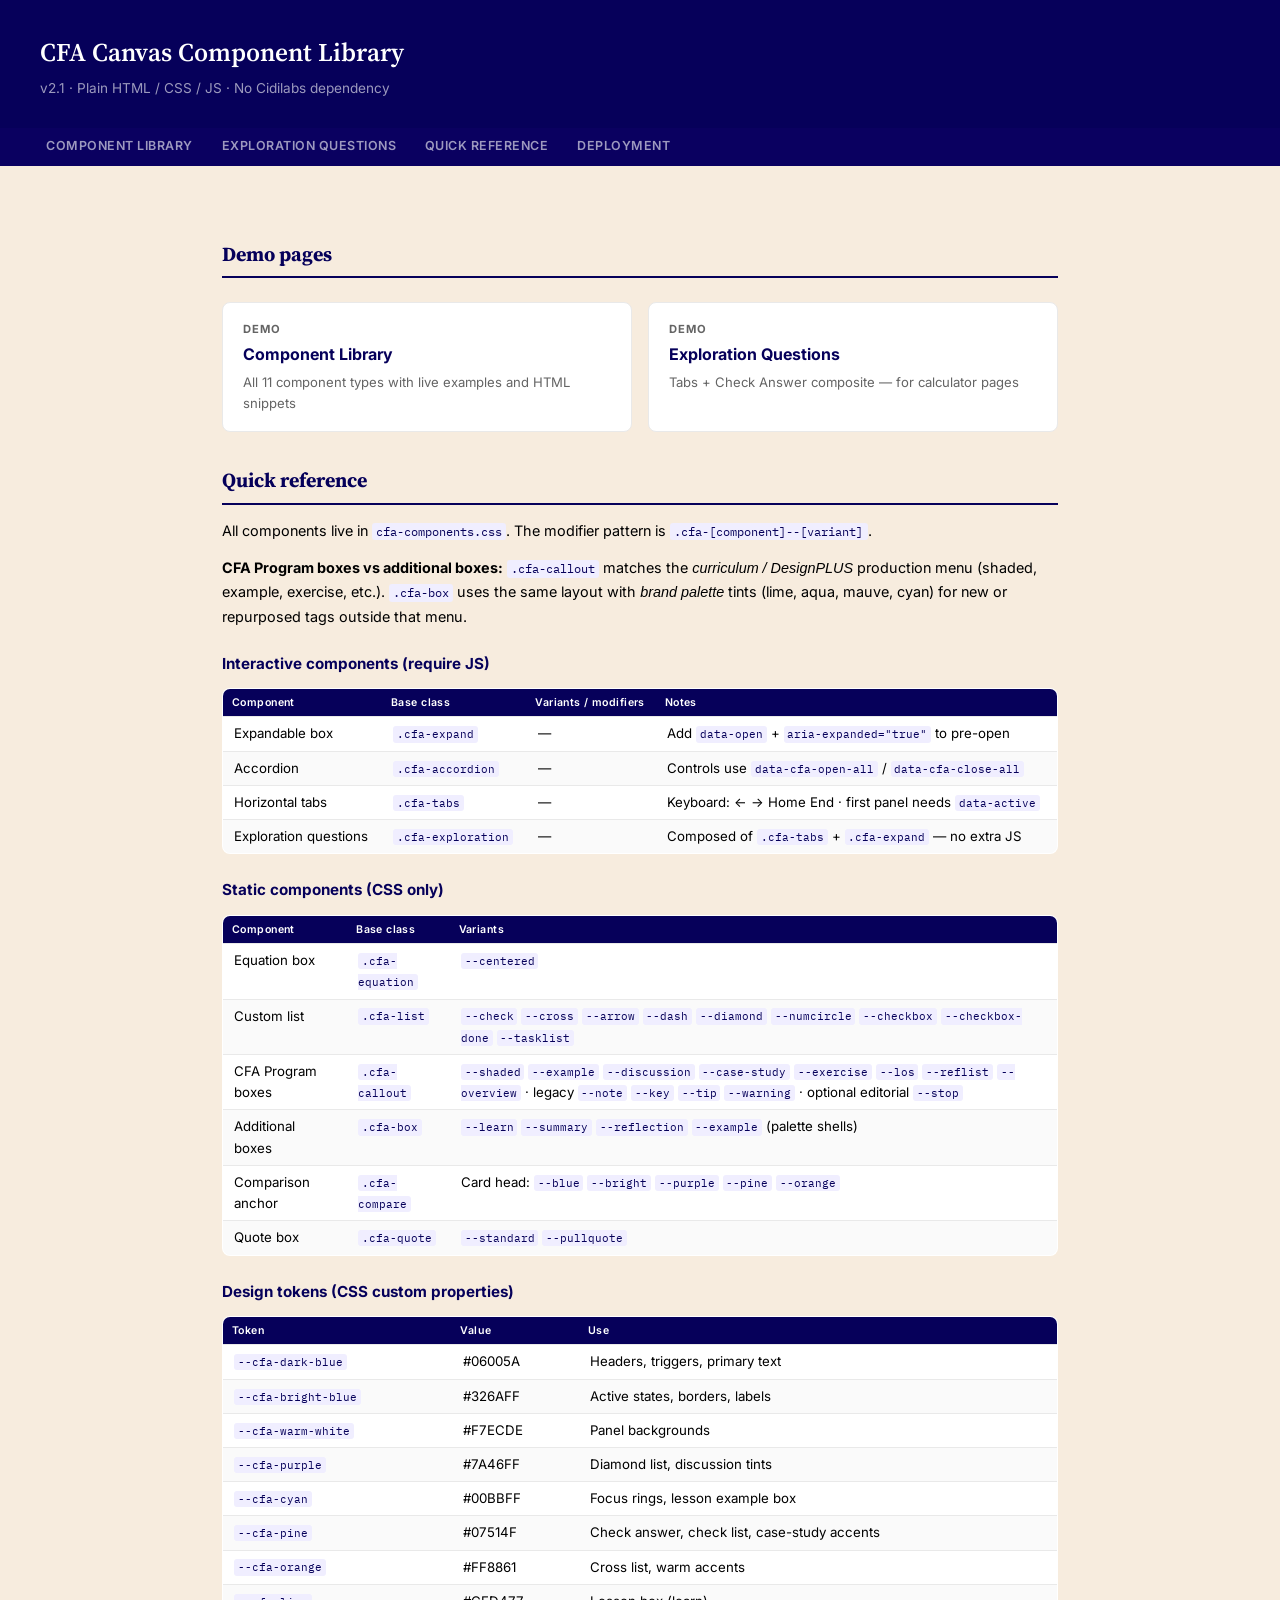
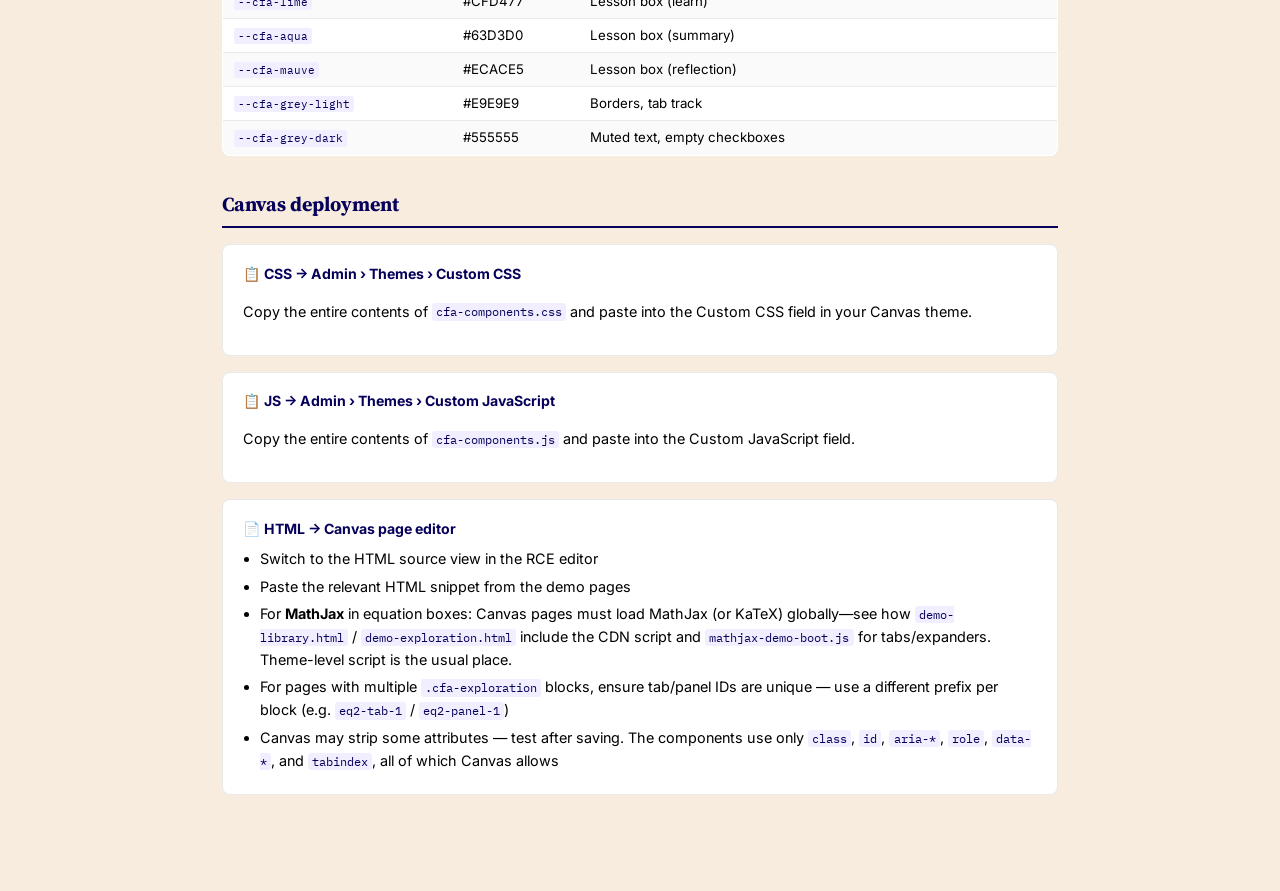
==== commit 3ab002d4: "mathjax" ====
--- a/index.html
+++ b/index.html
@@ -298,6 +298,7 @@
     <ul>
       <li>Switch to the HTML source view in the RCE editor</li>
       <li>Paste the relevant HTML snippet from the demo pages</li>
+      <li>For <strong>MathJax</strong> in equation boxes: Canvas pages must load MathJax (or KaTeX) globally—see how <code>demo-library.html</code> / <code>demo-exploration.html</code> include the CDN script and <code>mathjax-demo-boot.js</code> for tabs/expanders. Theme-level script is the usual place.</li>
       <li>For pages with multiple <code>.cfa-exploration</code> blocks, ensure tab/panel IDs are unique — use a different prefix per block (e.g. <code>eq2-tab-1</code> / <code>eq2-panel-1</code>)</li>
       <li>Canvas may strip some attributes — test after saving. The components use only <code>class</code>, <code>id</code>, <code>aria-*</code>, <code>role</code>, <code>data-*</code>, and <code>tabindex</code>, all of which Canvas allows</li>
     </ul>
--- a/cfa-components.css
+++ b/cfa-components.css
@@ -1,5 +1,5 @@
 /* ================================================================
-   CFA Canvas Component Library  —  cfa-components.css  v2.5
+   CFA Canvas Component Library  —  cfa-components.css  v2.6
    ─────────────────────────────────────────────────────────────
    Canvas deployment : Admin > Themes > Custom CSS (paste all)
    Local dev         : <link rel="stylesheet" href="cfa-components.css">
@@ -289,11 +289,11 @@
   /* ================================================================
      05  EQUATION BOX   .cfa-equation
      ─────────────────────────────────────────────────────────────
-     HTML:
+     HTML: wrap TeX in display \[ … \] or inline \( … \) when MathJax is loaded.
        <div class="cfa-equation">
          <span class="cfa-equation__label">Bond Pricing</span>
          <span class="cfa-equation__num">Eq. 1</span>
-         \[ … MathJax … \]
+         \[ … \]
        </div>
        <div class="cfa-equation cfa-equation--centered"> … </div>
      ================================================================ */
@@ -327,6 +327,18 @@
     font-size: 0.78em;
     color: var(--cfa-c-muted);
     margin-top: 0.2em;
+  }
+
+  /* MathJax 3 output (tex-svg) inside equation boxes */
+  .cfa-equation mjx-container {
+    display: block;
+    margin: 0.4em 0 0;
+    max-width: 100%;
+    overflow-x: auto;
+  }
+  .cfa-equation--centered mjx-container {
+    margin-left: auto;
+    margin-right: auto;
   }
   
   
